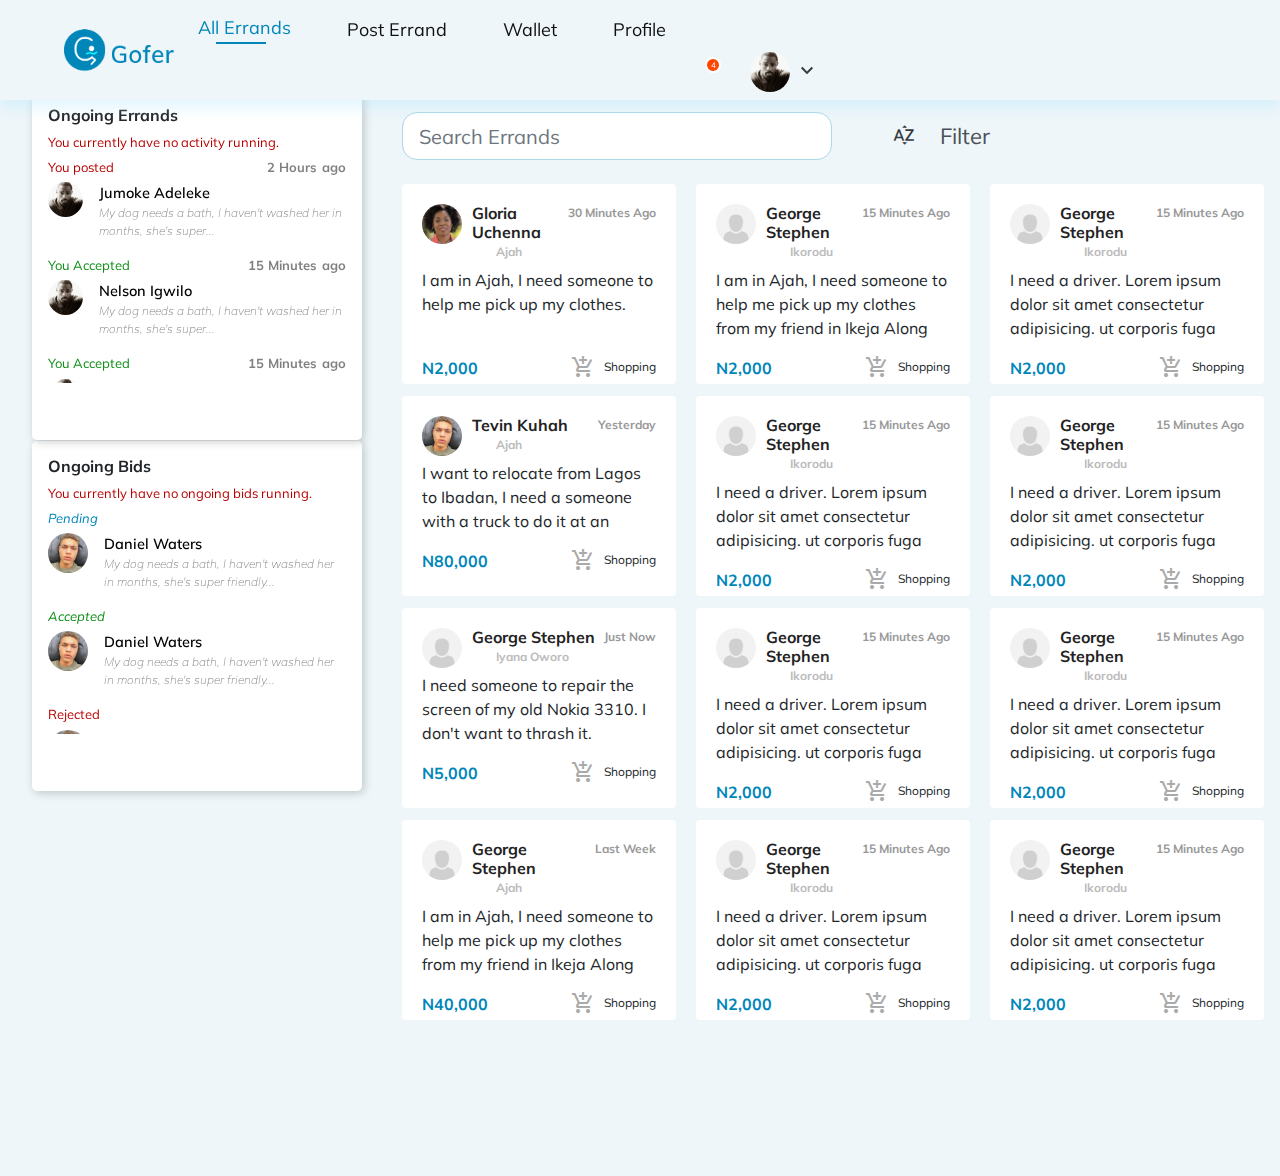
==== errands.html @ 4e78ba9d "updated and cleaned up" ====
<!DOCTYPE html>
<html lang="en">

    <head>
        <meta charset="UTF-8">
        <meta name="viewport" content="width=device-width, initial-scale=1.0">
        <link rel="stylesheet" href="./css/bootstrap.css">
        <link rel="stylesheet" href="./css/errand.css">
        <link href="https://fonts.googleapis.com/icon?family=Material+Icons" rel="stylesheet">
        <meta http-equiv="X-UA-Compatible" content="ie=edge">
        <title>Gofer</title>
    </head>

    <body>
        <main class="container-fluid errand p-0">
            <header>
                <nav class="navbar navbar-expand-lg navbar-light">
                    <a class="navbar-brand ml-5" href="./index.html"><img src="./img/logo-blue.png"
                            style="width:110px; margin-top: -14px;" alt="logo"></a>
                    <button class="navbar-toggler navbar-toggler-right" type="button" data-toggle="collapse"
                        data-target="#navb">
                        <span class="navbar-toggler-icon"></span>
                    </button>

                    <div class="collapse navbar-collapse" id="navb">
                        <ul class="navbar-nav mr-auto">
                        </ul>
                        <form class="form-inline my-2 my-lg-0">
                            <ul class="navbar-nav position-relative">
                                <li class="nav-item">
                                    <a class="nav-link active" id="all-errands" href="#">All Errands</a>
                                </li>
                                <li class="nav-item">
                                    <a class="nav-link" id="post-errand" href="./post-errand.html">Post Errand</a>
                                </li>
                                <li class="nav-item disabled">
                                    <a class="nav-link disabled" href="./wallet.html">Wallet</a>
                                </li>
                                <li class="nav-item">
                                    <a class="nav-link" href="./profile.html">Profile</a>
                                </li>
                            </ul>
                            <div class="notification-box">
                                <i class="material-icons md-24">notification_important</i><span
                                    class="notification">4</span>
                            </div>
                            <div class="user-box">
                                <img src="./img/idris.jpg" class="profile-picture" alt="profile-pix"><span><i
                                        class="material-icons md-24 text-dark  ">keyboard_arrow_down</i></span>
                            </div>
                        </form>
                    </div>
                </nav>
                </div>
            </header>
            <div class="errands-main errands-list">
                <div class="sidebar">
                    <div class="side-box ongoing-errands p-3 position-relative">
                        <h6 class="font-weight-bold "> Ongoing Errands</h6>
                        <div class="scrollbox dragscroll">
                            <p class="no-activity ">You currently have no activity running.</p>
                            <div class="user-card">
                                <div class="divide split">
                                    <p class="posted">You posted</p>
                                    <p class="time">2 Hours ago</p>
                                </div>
                                <div class="main-card divide">
                                    <img class="profile-picture-inner mr-3" src="./img/idris.jpg" alt="profile-picture">
                                    <div class="details divide down">
                                        <p class="user-name">
                                            Jumoke Adeleke
                                        </p>
                                        <p class="errand-details">My dog needs a bath, I haven't washed her in months,
                                            she's
                                            super...</p>
                                    </div>
                                </div>
                            </div>
                            <div class="user-card">
                                <div class="divide split p-0">
                                    <p class="you-accepted">You Accepted</p>
                                    <p class="time">15 Minutes ago</p>
                                </div>
                                <div class="main-card divide">
                                    <img class="profile-picture-inner mr-3" src="./img/idris.jpg" alt="profile-picture">
                                    <div class="details divide down">
                                        <p class="user-name">
                                            Nelson Igwilo
                                        </p>
                                        <p class="errand-details">My dog needs a bath, I haven't washed her in months,
                                            she's
                                            super...</p>
                                    </div>
                                </div>
                            </div>
                            <div class="user-card">
                                <div class="divide split p-0">
                                    <p class="you-accepted">You Accepted</p>
                                    <p class="time">15 Minutes ago</p>
                                </div>
                                <div class="main-card divide">
                                    <img class="profile-picture-inner mr-3" src="./img/idris.jpg" alt="profile-picture">
                                    <div class="details divide down">
                                        <p class="user-name">
                                            Nelson Igwilo
                                        </p>
                                        <p class="errand-details">My dog needs a bath, I haven't washed her in months,
                                            she's
                                            super...</p>
                                    </div>
                                </div>
                            </div>
                            <div class="user-card">
                                <div class="divide split p-0">
                                    <p class="you-accepted">You Accepted</p>
                                    <p class="time">15 Minutes ago</p>
                                </div>
                                <div class="main-card divide">
                                    <img class="profile-picture-inner mr-3" src="./img/idris.jpg" alt="profile-picture">
                                    <div class="details divide down">
                                        <p class="user-name">
                                            Nelson Igwilo
                                        </p>
                                        <p class="errand-details">My dog needs a bath, I haven't washed her in months,
                                            she's
                                            super...</p>
                                    </div>
                                </div>
                            </div>.
                        </div>
                    </div>
                    <div class="side-box ongoing-bids p-3">
                        <h6 class="font-weight-bold">Ongoing Bids</h6>
                        <div class="scrollbox dragscroll">
                            <p class="no-activity">You currently have no ongoing bids running.</p>
                            <div class="user-card">
                                <div class="divide split">
                                    <p class="pending">Pending</p>
                                </div>
                                <div class="main-card divide">
                                    <img class="profile-picture mr-3" src="./img/dope.jpg" alt="profile-picture">
                                    <div class="details divide down">
                                        <p class="user-name">
                                            Daniel Waters
                                        </p>
                                        <p class="errand-details">My dog needs a bath, I haven't washed her in months,
                                            she's
                                            super friendly...</p>
                                    </div>
                                </div>
                            </div>
                            <div class="user-card">
                                <div class="divide split">
                                    <p class="accepted">Accepted</p>
                                </div>
                                <div class="main-card divide">
                                    <img class="profile-picture mr-3" src="./img/dope.jpg" alt="profile-picture">
                                    <div class="details divide down">
                                        <p class="user-name">
                                            Daniel Waters
                                        </p>
                                        <p class="errand-details">My dog needs a bath, I haven't washed her in months,
                                            she's
                                            super friendly...</p>
                                    </div>
                                </div>
                            </div>
                            <div class="user-card">
                                <div class="divide split">
                                    <p class="rejected">Rejected</p>
                                </div>
                                <div class="main-card divide">
                                    <img class="profile-picture mr-3" src="./img/dope.jpg" alt="profile-picture">
                                    <div class="details divide down">
                                        <p class="user-name">
                                            Daniel Waters
                                        </p>
                                        <p class="errand-details">My dog needs a bath, I haven't washed her in months,
                                            she's
                                            super friendly...</p>
                                    </div>
                                </div>
                            </div>
                        </div>
                    </div>
                </div>
                <div class="main-body errands-display">
                    <div class="input-group text-insert pb-4">
                        <input class="form-control form-control-lg main-input no-outline" placeholder="Search Errands">
                        <span class="input-group-append ml-5">
                            <span class="input-group-text bg-transparent hourglass no-outline">
                                <i class="material-icons md-24 text-dark  ">sort_by_alpha</i> <span
                                    class="ml-4">Filter</span>
                            </span>
                        </span>
                    </div>
                    <div class="container errand">
                        <div class="card-columns dragscroll">
                            <div class="card bg-white">
                                <div class="card-body">
                                    <div class="time-stamp text-right float-right">30 Minutes Ago</div>
                                    <div class="poster-info">
                                        <div>
                                            <img class="poster-picture" src="./img/girl.jpg" alt="">
                                        </div>
                                        <div>
                                            <h6 class="poster-name">Gloria Uchenna</h6>
                                            <h6 class="location">Ajah</h6>
                                        </div>
                                    </div>
                                    <div class="top-down">
                                        <p class="card-text">I am in Ajah, I need someone to help me pick up my clothes.
                                        </p>
                                        <div class="card-bottom">
                                            <div class="price">N2,000</div>
                                            <div class="category"> <i class="material-icons md-24">add_shopping_cart</i>
                                                &nbsp;
                                                Shopping
                                            </div>
                                        </div>
                                    </div>
                                </div>
                            </div>
                            <div class="card bg-white">
                                <div class="card-body">
                                    <div class="time-stamp text-right float-right">Yesterday</div>
                                    <div class="poster-info">
                                        <div>
                                            <img class="poster-picture" src="./img/dope.jpg" alt="">
                                        </div>
                                        <div>
                                            <h6 class="poster-name">Tevin Kuhah</h6>
                                            <h6 class="location">Ajah</h6>
                                        </div>
                                    </div>
                                    <div class="top-down">
                                        <p class="card-text">I want to relocate from Lagos to Ibadan, I need a someone
                                            with
                                            a truck to do it at an affordable price
                                        </p>
                                        <div class="card-bottom">
                                            <div class="price">N80,000</div>
                                            <div class="category"> <i class="material-icons md-24">add_shopping_cart</i>
                                                &nbsp;
                                                Shopping</div>
                                        </div>
                                    </div>
                                </div>
                            </div>
                            <div class="card bg-white">
                                <div class="card-body">
                                    <div class="time-stamp text-right float-right">Just Now</div>
                                    <div class="poster-info">
                                        <div>
                                            <img class="poster-picture" src="./img/user-avatar-placeholder.png" alt="">
                                        </div>
                                        <div>
                                            <h6 class="poster-name">George Stephen</h6>
                                            <h6 class="location">Iyana Oworo</h6>
                                        </div>
                                    </div>
                                    <div class="top-down">
                                        <p class="card-text">I need someone to repair the screen of my old Nokia 3310. I
                                            don't want to thrash it.
                                        </p>
                                        <div class="card-bottom">
                                            <div class="price">N5,000</div>
                                            <div class="category"> <i class="material-icons md-24">add_shopping_cart</i>
                                                &nbsp;
                                                Shopping</div>
                                        </div>
                                    </div>
                                </div>
                            </div>
                            <div class="card bg-white">
                                <div class="card-body">
                                    <div class="time-stamp text-right float-right">Last Week</div>
                                    <div class="poster-info">
                                        <div>
                                            <img class="poster-picture" src="./img/user-avatar-placeholder.png" alt="">
                                        </div>
                                        <div>
                                            <h6 class="poster-name">George Stephen</h6>
                                            <h6 class="location">Ajah</h6>
                                        </div>
                                    </div>
                                    <div class="top-down">
                                        <p class="card-text">I am in Ajah, I need someone to help me pick up my clothes
                                            from
                                            my friend in Ikeja Along before 6:00pm today.
                                        </p>
                                        <div class="card-bottom">
                                            <div class="price">N40,000</div>
                                            <div class="category"> <i class="material-icons md-24">add_shopping_cart</i>
                                                &nbsp;
                                                Shopping</div>
                                        </div>
                                    </div>
                                </div>
                            </div>
                            <div class="card bg-white">
                                <div class="card-body">
                                    <div class="time-stamp text-right float-right">15 Minutes Ago</div>
                                    <div class="poster-info">
                                        <div>
                                            <img class="poster-picture" src="./img/user-avatar-placeholder.png" alt="">
                                        </div>
                                        <div>
                                            <h6 class="poster-name">George Stephen</h6>
                                            <h6 class="location">Ikorodu</h6>
                                        </div>
                                    </div>
                                    <div class="top-down">
                                        <p class="card-text">I am in Ajah, I need someone to help me pick up my clothes
                                            from
                                            my friend in Ikeja Along before 6:00pm today.
                                        </p>
                                        <div class="card-bottom">
                                            <div class="price">N2,000</div>
                                            <div class="category"> <i class="material-icons md-24">add_shopping_cart</i>
                                                &nbsp;
                                                Shopping</div>
                                        </div>
                                    </div>
                                </div>

                            </div>
                            <div class="card bg-white">
                                <div class="card-body">
                                    <div class="time-stamp text-right float-right">15 Minutes Ago</div>
                                    <div class="poster-info">
                                        <div>
                                            <img class="poster-picture" src="./img/user-avatar-placeholder.png" alt="">
                                        </div>
                                        <div>
                                            <h6 class="poster-name">George Stephen</h6>
                                            <h6 class="location">Ikorodu</h6>
                                        </div>
                                    </div>
                                    <div class="top-down">
                                        <p class="card-text">I need a driver. Lorem ipsum dolor sit amet consectetur
                                            adipisicing. ut corporis fuga maxime nemo quidem!
                                        </p>
                                        <div class="card-bottom">
                                            <div class="price">N2,000</div>
                                            <div class="category"> <i class="material-icons md-24">add_shopping_cart</i>
                                                &nbsp;
                                                Shopping</div>
                                        </div>
                                    </div>
                                </div>
                            </div>
                            <div class="card bg-white">
                                <div class="card-body">
                                    <div class="time-stamp text-right float-right">15 Minutes Ago</div>
                                    <div class="poster-info">
                                        <div>
                                            <img class="poster-picture" src="./img/user-avatar-placeholder.png" alt="">
                                        </div>
                                        <div>
                                            <h6 class="poster-name">George Stephen</h6>
                                            <h6 class="location">Ikorodu</h6>
                                        </div>
                                    </div>
                                    <div class="top-down">
                                        <p class="card-text">I need a driver. Lorem ipsum dolor sit amet consectetur
                                            adipisicing. ut corporis fuga maxime nemo quidem!
                                        </p>
                                        <div class="card-bottom">
                                            <div class="price">N2,000</div>
                                            <div class="category"> <i class="material-icons md-24">add_shopping_cart</i>
                                                &nbsp;
                                                Shopping</div>
                                        </div>
                                    </div>
                                </div>
                            </div>
                            <div class="card bg-white">
                                <div class="card-body">
                                    <div class="time-stamp text-right float-right">15 Minutes Ago</div>
                                    <div class="poster-info">
                                        <div>
                                            <img class="poster-picture" src="./img/user-avatar-placeholder.png" alt="">
                                        </div>
                                        <div>
                                            <h6 class="poster-name">George Stephen</h6>
                                            <h6 class="location">Ikorodu</h6>
                                        </div>
                                    </div>
                                    <div class="top-down">
                                        <p class="card-text">I need a driver. Lorem ipsum dolor sit amet consectetur
                                            adipisicing. ut corporis fuga maxime nemo quidem!
                                        </p>
                                        <div class="card-bottom">
                                            <div class="price">N2,000</div>
                                            <div class="category"> <i class="material-icons md-24">add_shopping_cart</i>
                                                &nbsp;
                                                Shopping</div>
                                        </div>
                                    </div>
                                </div>
                            </div>
                            <div class="card bg-white">
                                <div class="card-body">
                                    <div class="time-stamp text-right float-right">15 Minutes Ago</div>
                                    <div class="poster-info">
                                        <div>
                                            <img class="poster-picture" src="./img/user-avatar-placeholder.png" alt="">
                                        </div>
                                        <div>
                                            <h6 class="poster-name">George Stephen</h6>
                                            <h6 class="location">Ikorodu</h6>
                                        </div>
                                    </div>
                                    <div class="top-down">
                                        <p class="card-text">I need a driver. Lorem ipsum dolor sit amet consectetur
                                            adipisicing. ut corporis fuga maxime nemo quidem!
                                        </p>
                                        <div class="card-bottom">
                                            <div class="price">N2,000</div>
                                            <div class="category"> <i class="material-icons md-24">add_shopping_cart</i>
                                                &nbsp;
                                                Shopping</div>
                                        </div>
                                    </div>
                                </div>
                            </div>
                            <div class="card bg-white">
                                <div class="card-body">
                                    <div class="time-stamp text-right float-right">15 Minutes Ago</div>
                                    <div class="poster-info">
                                        <div>
                                            <img class="poster-picture" src="./img/user-avatar-placeholder.png" alt="">
                                        </div>
                                        <div>
                                            <h6 class="poster-name">George Stephen</h6>
                                            <h6 class="location">Ikorodu</h6>
                                        </div>
                                    </div>
                                    <div class="top-down">
                                        <p class="card-text">I need a driver. Lorem ipsum dolor sit amet consectetur
                                            adipisicing. ut corporis fuga maxime nemo quidem!
                                        </p>
                                        <div class="card-bottom">
                                            <div class="price">N2,000</div>
                                            <div class="category"> <i class="material-icons md-24">add_shopping_cart</i>
                                                &nbsp;
                                                Shopping</div>
                                        </div>
                                    </div>
                                </div>
                            </div>
                            <div class="card bg-white">
                                <div class="card-body">
                                    <div class="time-stamp text-right float-right">15 Minutes Ago</div>
                                    <div class="poster-info">
                                        <div>
                                            <img class="poster-picture" src="./img/user-avatar-placeholder.png" alt="">
                                        </div>
                                        <div>
                                            <h6 class="poster-name">George Stephen</h6>
                                            <h6 class="location">Ikorodu</h6>
                                        </div>
                                    </div>
                                    <div class="top-down">
                                        <p class="card-text">I need a driver. Lorem ipsum dolor sit amet consectetur
                                            adipisicing. ut corporis fuga maxime nemo quidem!
                                        </p>
                                        <div class="card-bottom">
                                            <div class="price">N2,000</div>
                                            <div class="category"> <i class="material-icons md-24">add_shopping_cart</i>
                                                &nbsp;
                                                Shopping</div>
                                        </div>
                                    </div>
                                </div>
                            </div>
                            <div class="card bg-white">
                                <div class="card-body">
                                    <div class="time-stamp text-right float-right">15 Minutes Ago</div>
                                    <div class="poster-info">
                                        <div>
                                            <img class="poster-picture" src="./img/user-avatar-placeholder.png" alt="">
                                        </div>
                                        <div>
                                            <h6 class="poster-name">George Stephen</h6>
                                            <h6 class="location">Ikorodu</h6>
                                        </div>
                                    </div>
                                    <div class="top-down">
                                        <p class="card-text">I need a driver. Lorem ipsum dolor sit amet consectetur
                                            adipisicing. ut corporis fuga maxime nemo quidem!
                                        </p>
                                        <div class="card-bottom">
                                            <div class="price">N2,000</div>
                                            <div class="category"> <i class="material-icons md-24">add_shopping_cart</i>
                                                &nbsp;
                                                Shopping</div>
                                        </div>
                                    </div>
                                </div>
                            </div>
                        </div>
                    </div>
                </div>
            </div>
        </main>
        <script src="./js/jquery-3.4.1.js"></script>
        <script src="./js/bootstrap.min.js"></script>
        <script src="./js/script.js"></script>
    </body>


</html>
---- css/errand.css ----
@import url("https://fonts.googleapis.com/css?family=Muli&display=swap");

html,
body {
  padding: 0;
  margin: 0;
  font-family: "Muli", sans-serif;
  user-select: none;
  background: #eef6f9;
}

.btn {
  border-radius: 10px;
}

.navbar {
  justify-self: self-start;
  background: #eef6f9;
  box-shadow: 0 0.5rem 0.8rem rgba(182, 233, 252, 0.4);
}

.hourglass {
  font-size: 22px;
}

.nav-item {
  padding-right: 40px;
  font-weight: 400;
  cursor: pointer !important;
  font-size: 18px;
}

a.nav-link {
  color: #111111 !important;
}

.container-fluid.p-0 {
  background-color: #eef6f9;
}

.register {
  border-radius: 15px;
  background-color: white;
}

.register:hover {
  background: rgb(194, 194, 194);
}

.display-4 {
  font-weight: 900;
}

.jumbotron {
  padding-bottom: 0;
  margin-bottom: 0;
}

.images {
  margin-top: 2rem;
  padding-bottom: 3rem;
}

.top-page {
  background-image: linear-gradient(rgba(0, 0, 0, 0.4), rgba(0, 0, 0, 0.4)), url(../img/mask.png);
  height: 800px;
  width: 100%;
  background-position: top;
  background-size: 100%;
  background-repeat: no-repeat;
  background-size: cover;
  position: relative;
}

.banner {
  display: flex;
  align-items: center;
}

.jumbotron .lead {
  max-width: 60%;
  margin: 0 auto;
  text-shadow: 1px 3px 6px black;
  font-size: 1.5rem;
}

.start-now {
  color: #13f7ff;
  word-wrap: normal;
  font-weight: bold;
  text-align: start;
  cursor: pointer;
}

.start-now:hover {
  color: #10d0d6;
}

.cardline {
  display: flex;
  position: relative;
  justify-content: center;
  background-color: #eef6f9;
  -webkit-box-shadow: 0px 6px 20px 25px rgba(0, 0, 0, 0.08);
  -moz-box-shadow: 0px 6px 20px 25px rgba(0, 0, 0, 0.08);
  box-shadow: 0px 6px 20px 10px rgba(200, 200, 250, 0.5);
  border-radius: 15px;
}

.bold-title {
  font-weight: 400;
  text-align: center;
}

.label-title {
  font-size: 18px;
  margin-top: 1rem;
}

.no-outline:focus,
.no-outline {
  outline: none !important;
  border: none !important;
  -webkit-box-shadow: none !important;
  -moz-box-shadow: none !important;
  box-shadow: none !important;
}
.posted {
  font-size: 13px;
  color: #b90000;
  margin-bottom: 5px;
}

.no-activity,
.rejected {
  font-size: 13px;
  color: #b90000;
  margin-bottom: 5px;
}

.you-accepted {
  font-size: 13px;
  color: #0b8e13;
  margin-bottom: 5px;
}

.pending {
  font-size: 13px;
  color: #0086b9;
  font-style: italic;
  margin-bottom: 5px;
}

.accepted {
  font-style: italic;
  font-size: 13px;
  margin-bottom: 5px;
  color: #0b8e13;
}

.time {
  font-weight: bold;
  color: rgba(0, 0, 0, 0.5);
  font-size: 13px;
  margin-bottom: 0px;
  letter-spacing: 0.1px;
}

.activity-story {
  max-width: 80%;
  margin: 1rem auto;
  text-align: center;
  color: #7a7c7e;
  font-size: 20px;
  font-style: italic;
  font-weight: 100;
}

.card-items {
  max-width: 930px;
}

.text-insert {
  max-width: 600px;
}

.card.bg-white {
  border-width: 0;
}

.card-text {
  height: 72px;
  overflow: hidden;
}

.card-item {
  display: inline-block;
  background: transparent;
  padding: 0.7em 1.5em;
  margin: 0.7em 0.5em;
  border-radius: 10px;
  box-shadow: 4px 4px 8px rgba(81, 81, 81, 0.26), -3px -3px 6px rgba(209, 233, 242, 0.44) !important;
  cursor: pointer;
}

.card.bg-white:hover {
  -webkit-box-shadow: 0px 0px 34px -15px rgba(173, 230, 230, 0.44);
  -moz-box-shadow: 0px 0px 34px -15px rgba(0, 0, 0, 0.44);
  box-shadow: 0px 0px 34px -15px rgb(125, 156, 167);
  transition: all 0.2s ease-in;
}

.top-down {
  display: flex;
  flex-direction: column;
  justify-content: space-between;
  min-height: 100px;
  overflow-y: hidden;
}
.material-icons {
  vertical-align: middle;
  margin-top: -2px;
  color: #999999;
}

.card-item:hover .material-icons {
  color: white;
}

.card-item:hover {
  box-shadow: 1px 1px 6px 1px rgba(0, 0, 0, 0.3) !important;
  color: white;
  transition: all 0.2s ease-in-out;
  background-color: #0086b9;
}

.card {
  height: 200px;
}

.card:hover {
  cursor: pointer;
}

button:focus,
input:focus,
textarea:focus,
select:focus {
  outline: none;
}

.main-body.top {
  z-index: 5;
  margin-top: -2rem;
}

.tabs {
  display: block;
  display: -webkit-flex;
  display: -moz-flex;
  display: flex;
  -webkit-flex-wrap: wrap;
  -moz-flex-wrap: wrap;
  flex-wrap: wrap;
  margin: 0;
  overflow: hidden;
}
.tabs [class^="tab"] label,
.tabs [class*=" tab"] label {
  color: #0086b9;
  cursor: pointer;
  display: block;
  font-size: 1.1em;
  font-weight: bold;
  line-height: 1em;
  padding: 2rem 0;
  text-align: center;
}
.tabs [class^="tab"] [type="radio"],
.tabs [class*=" tab"] [type="radio"] {
  border-bottom: 1px solid rgba(239, 237, 239, 0.5);
  cursor: pointer;
  -webkit-appearance: none;
  -moz-appearance: none;
  appearance: none;
  display: block;
  width: 100%;
  -webkit-transition: all 0.3s ease-in-out;
  -moz-transition: all 0.3s ease-in-out;
  -o-transition: all 0.3s ease-in-out;
  transition: all 0.3s ease-in-out;
}
.tabs [class^="tab"] [type="radio"]:hover,
.tabs [class^="tab"] [type="radio"]:focus,
.tabs [class*=" tab"] [type="radio"]:hover,
.tabs [class*=" tab"] [type="radio"]:focus {
  border-bottom: 1px solid #0086b9;
}
.tabs [class^="tab"] [type="radio"]:checked,
.tabs [class*=" tab"] [type="radio"]:checked {
  border-bottom: 2px solid #0086b9;
}
.tabs [class^="tab"] [type="radio"]:checked + div,
.tabs [class*=" tab"] [type="radio"]:checked + div {
  opacity: 1;
}
.tabs [class^="tab"] [type="radio"] + div,
.tabs [class*=" tab"] [type="radio"] + div {
  display: block;
  opacity: 0;
  padding: 2rem 0;
  width: 90%;
  -webkit-transition: all 0.3s ease-in-out;
  -moz-transition: all 0.3s ease-in-out;
  -o-transition: all 0.3s ease-in-out;
  transition: all 0.3s ease-in-out;
}
.tabs .tab-2 {
  width: 25%;
}
.tabs .tab-2 [type="radio"] + div {
  width: 400%;
  margin-left: 200%;
}

.tabs .tab-2.a [type="radio"]:checked + div {
  margin-left: 0;
}
.tabs .tab-2.ab [type="radio"]:checked + div {
  margin-left: -100%;
}

.tabs .tab-2.ac [type="radio"]:checked + div {
  margin-left: -200%;
}

.tabs .tab-2:last-child [type="radio"] + div {
  margin-left: 100%;
}
.tabs .tab-2:last-child [type="radio"]:checked + div {
  margin-left: -300%;
}

.submit-input {
  position: absolute;
  top: 80%;
}
@media (max-width: 576px) {
  .banner {
    display: none;
  }
  .cardline {
    top: 40%;
  }
  .tabs [class^="tab"] label,
  .tabs [class*=" tab"] label {
    padding-bottom: 0;
  }
}

.register-title {
  margin-top: auto;
}

/* ERRANDS PAGE */

header {
  position: fixed;
  width: 100vw;
  z-index: 10;
}

.errands-display {
  /* margin-top: rem !important; */
}

.ongoing-errands-title {
  width: 100%;
  position: sticky;
  top: 0;
}

.nav-link.active {
  color: #0086b9 !important;
  position: relative;
}

.nav-link.active {
  position: relative;
  line-height: 2rem;
  margin-top: -4px;
}
.nav-link.active:before {
  position: absolute;
  left: 26px;
  bottom: 0.5rem;
  height: 0;
  width: 50px;
  content: "";
  border-top: 2px solid #0086b9;
}

.nav-link.profile.active:before {
  left: 20px;
  width: 30px;
}

.notification-box {
  position: relative;
  margin-right: 2rem;
}

.notification-box:hover {
  cursor: pointer;
}

.notification {
  height: 16px;
  width: 16px;
  border-radius: 50%;
  background-color: orangered;
  position: absolute;
  top: -3px;
  right: -3px;
  font-size: 8px;
  color: white;
  vertical-align: middle;
  text-align: center;
  line-height: 12px;
  border: 2px solid white;
}

.user-box:hover {
  cursor: pointer;
  color: #aaaaaa;
}
.profile-picture {
  width: 40px;
  height: 40px;
  margin-right: 5px;
  border-radius: 50%;
}

.profile-picture-inner {
  width: 35px;
  height: 35px;
  margin-right: 5px;
  border-radius: 50%;
}

.user-name {
  font-weight: 600;
  margin: 0;
  color: rgba(0, 0, 0, 1);
  font-size: 14.5px;
}

.errand-details {
  font-weight: 100;
  font-size: 12px;
  color: rgba(0, 0, 0, 0.5);
  font-style: italic;
}

.poster-picture {
  width: 40px;
  height: 40px;
  margin-right: 10px;
  border-radius: 50%;
  object-fit: cover;
  object-position: center center;
}

.poster-info {
  display: flex;
}

.poster-name {
  font-weight: bolder;
  margin-bottom: 0;
  color: #222222;
}

.location {
  display: block;
  font-weight: bold;
  color: #bbbbbb;
  margin-left: 1.5rem;
  font-size: 12px;
  margin-top: 3px !important;
}

.category .material-icons {
  color: #aaaaaa;
}

.time-stamp {
  color: #999999;
  font-size: 12px;
  font-weight: bold;
}

.container-fluid.errand {
  background-color: #eef6f9;
}

.errands-main {
  padding: 3rem 1rem;
}

.sidebar {
  display: block;
  position: fixed;
  float: left;
  top: 90px;
  bottom: 0;
  height: 90vh;
  width: 360px;
  margin-left: 1rem;
}

.side-box {
  background-color: white;
  width: 330px;
  margin-bottom: 1px;
  border-radius: 5px;
  box-shadow: 2px 2px 10px rgba(0, 0, 0, 0.2);
  min-height: 350px;
  /* overflow: auto; */
}

.scrollbox {
  max-height: 250px;
  overflow-y: scroll;
  cursor: grab;
}

.scrollbox:active {
  cursor: grabbing;
}

.main-body {
  margin-left: 380px;
  margin-top: 4rem;
  padding-left: 0.4rem;
}

.main-input {
  border-style: solid !important;
  /* border-width: 1px !important; */
  border-color: lightblue !important;
  border-top-width: 1px !important;
  border-bottom-width: 1px !important;
  border-left-width: 1px !important;
  border-right-width: 1px !important;
  border-radius: 15px !important;
}

.form-group.preview {
  max-width: 600px;
}

.preview-box {
  background: rgb(250, 250, 250);
  padding: 1rem 2rem;
  border-radius: 5px;
  max-width: 800px;
}

.selected-category,
.selected-location,
.selected-information,
.selected-payment {
  margin-left: 1rem;
  margin-top: -15px;
  font-weight: bold;
}

.sub-title {
  margin-top: -1.2rem;
  font-size: 14px;
  margin-left: 1rem;
  color: #aaaaaa;
  font-weight: 100;
}

.divide {
  display: flex;
}

.split {
  justify-content: space-between;
}

.down {
  flex-direction: column;
}

.full-height {
  height: 100vh;
}

.container.errand {
  margin: 0;
  padding: 0;
  max-width: 1240px;
}

.card-bottom {
  display: flex;
  justify-content: space-between;
  align-items: center;
}

.price {
  font-weight: bolder;
  color: #0086b9;
  vertical-align: middle;
}

.bluetext {
  color: #0086b9;
}

.category {
  font-size: 12px;
}

.card-columns {
  margin-bottom: 3rem;
  padding-bottom: 3rem;
}
@media (min-width: 1200px) {
  .card-columns {
    column-count: 3 !important;
  }
}

@media (max-width: 685px) {
  .sidebar {
    display: none;
  }
  .main-body {
    margin-left: 1rem;
  }
}
/* POST ERRAND */
.mini-map {
}
.map-progress {
  display: flex;
}

.map {
  font-size: 18px;
  font-weight: bold;
}

.sub-map {
  margin-left: -3rem;
}

.circle-filled {
  width: 1.5rem;
  height: 1.5rem;
  background-color: lightgray;
  border: 7px solid #0086b9;
  border-radius: 50%;
  display: inline-block;
  margin-left: 2rem;
}

.circle-empty {
  width: 1.5rem;
  height: 1.5rem;
  background-color: #eef6f9;
  border: 5px solid lightgray;
  border-radius: 50%;
  display: inline-block;
  margin-left: 2rem;
  z-index: 3;
}

.progress-line {
  min-width: 150px;
  border-bottom: 2px solid lightgray;
  margin-bottom: 26px;
  margin-left: -5px;
  display: inline-block;
  z-index: 0;
}

.progress-line-filled {
  min-width: 150px;
  border-bottom: 2px solid #0086b9;
  margin-bottom: 26px;
  margin-left: -5px;
  display: inline-block;
  z-index: 0;
}
.min-map {
  margin: 1rem;
}

/* The container */
.container-check {
  display: block;
  position: relative;
  margin-top: 2rem;
  padding-left: 35px;
  margin-bottom: 12px;
  cursor: pointer;
  vertical-align: middle;
  font-size: 18px;
  -webkit-user-select: none;
  -moz-user-select: none;
  -ms-user-select: none;
  user-select: none;
}

/* Hide the browser's default checkbox */
.container-check input {
  position: absolute;
  opacity: 0;
  cursor: pointer;
  height: 0;
  width: 0;
}

/* Create a custom checkbox */
.checkmark {
  position: absolute;
  top: 5px;
  left: 0;
  height: 25px;
  width: 25px;
  border-radius: 2px;
  background-color: #ccc;
}

/* On mouse-over, add a grey background color */
.container-check:hover input ~ .checkmark {
  background-color: #ddd;
}

/* When the checkbox is checked, add a blue background */
.container-check input:checked ~ .checkmark {
  background-color: #2196f3;
}

/* Create the checkmark/indicator (hidden when not checked) */
.checkmark:after {
  content: "";
  position: absolute;
  display: none;
}

/* Show the checkmark when checked */
.container-check input:checked ~ .checkmark:after {
  display: block;
}

/* Style the checkmark/indicator */
.container-check .checkmark:after {
  left: 9px;
  top: 5px;
  width: 5px;
  height: 10px;
  border: solid white;
  border-width: 0 3px 3px 0;
  -webkit-transform: rotate(45deg);
  -ms-transform: rotate(45deg);
  transform: rotate(45deg);
}

::-webkit-scrollbar {
  width: 6px;
}

::-webkit-scrollbar-track {
  background: whitesmoke;
  border-radius: 5px;
}

::-webkit-scrollbar-thumb {
  background: #0084b9a2;
  border-radius: 5px;
  display: none;
}

::-webkit-scrollbar-thumb:hover {
  display: block;
}
/* PROFILE PAGE */
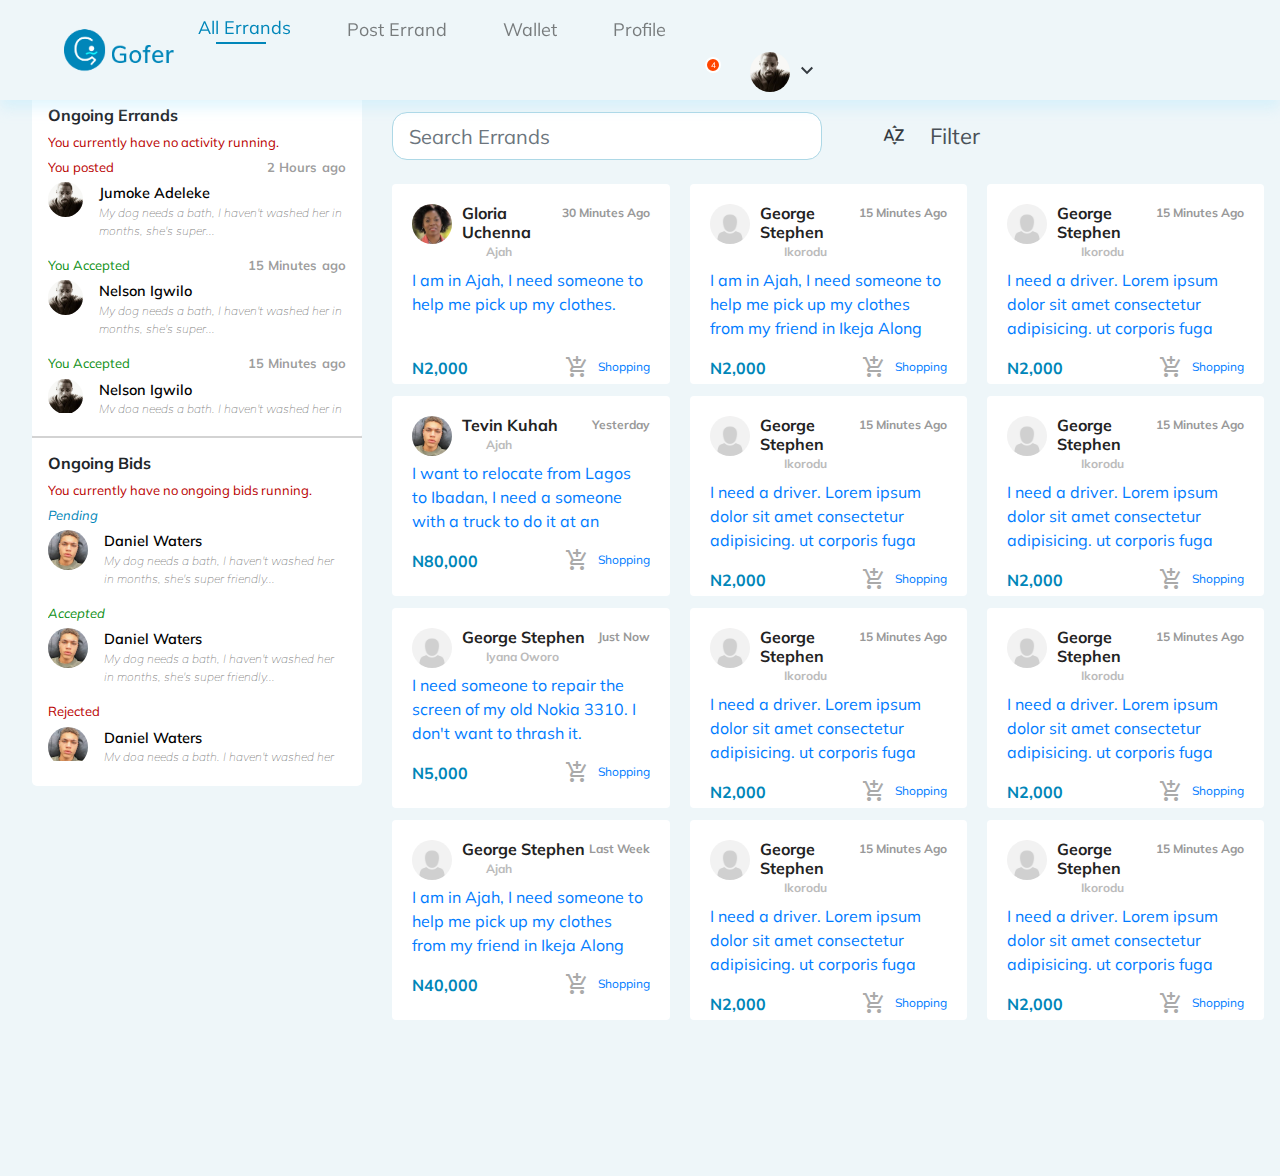
==== commit 4bf8958e: "removed ithub link" ====
--- a/errands.html
+++ b/errands.html
@@ -31,10 +31,10 @@
                                     <a class="nav-link active" id="all-errands" href="#">All Errands</a>
                                 </li>
                                 <li class="nav-item">
-                                    <a class="nav-link" id="post-errand" href="./post-errand.html">Post Errand</a>
+                                    <a class="nav-link" id="post-errand" href="/post-errand.html">Post Errand</a>
                                 </li>
-                                <li class="nav-item disabled">
-                                    <a class="nav-link disabled" href="./wallet.html">Wallet</a>
+                                <li class="nav-item">
+                                    <a class="nav-link" href="./wallet.html">Wallet</a>
                                 </li>
                                 <li class="nav-item">
                                     <a class="nav-link" href="./profile.html">Profile</a>
@@ -51,120 +51,142 @@
                         </form>
                     </div>
                 </nav>
-                </div>
+
             </header>
             <div class="errands-main errands-list">
                 <div class="sidebar">
-                    <div class="side-box ongoing-errands p-3 position-relative">
+                    <div class="side-box top ongoing-errands p-3 position-relative">
                         <h6 class="font-weight-bold "> Ongoing Errands</h6>
                         <div class="scrollbox dragscroll">
                             <p class="no-activity ">You currently have no activity running.</p>
-                            <div class="user-card">
-                                <div class="divide split">
-                                    <p class="posted">You posted</p>
-                                    <p class="time">2 Hours ago</p>
-                                </div>
-                                <div class="main-card divide">
-                                    <img class="profile-picture-inner mr-3" src="./img/idris.jpg" alt="profile-picture">
-                                    <div class="details divide down">
-                                        <p class="user-name">
-                                            Jumoke Adeleke
-                                        </p>
-                                        <p class="errand-details">My dog needs a bath, I haven't washed her in months,
-                                            she's
-                                            super...</p>
-                                    </div>
-                                </div>
-                            </div>
-                            <div class="user-card">
-                                <div class="divide split p-0">
-                                    <p class="you-accepted">You Accepted</p>
-                                    <p class="time">15 Minutes ago</p>
-                                </div>
-                                <div class="main-card divide">
-                                    <img class="profile-picture-inner mr-3" src="./img/idris.jpg" alt="profile-picture">
-                                    <div class="details divide down">
-                                        <p class="user-name">
-                                            Nelson Igwilo
-                                        </p>
-                                        <p class="errand-details">My dog needs a bath, I haven't washed her in months,
-                                            she's
-                                            super...</p>
-                                    </div>
-                                </div>
-                            </div>
-                            <div class="user-card">
-                                <div class="divide split p-0">
-                                    <p class="you-accepted">You Accepted</p>
-                                    <p class="time">15 Minutes ago</p>
-                                </div>
-                                <div class="main-card divide">
-                                    <img class="profile-picture-inner mr-3" src="./img/idris.jpg" alt="profile-picture">
-                                    <div class="details divide down">
-                                        <p class="user-name">
-                                            Nelson Igwilo
-                                        </p>
-                                        <p class="errand-details">My dog needs a bath, I haven't washed her in months,
-                                            she's
-                                            super...</p>
-                                    </div>
-                                </div>
-                            </div>
-                            <div class="user-card">
-                                <div class="divide split p-0">
-                                    <p class="you-accepted">You Accepted</p>
-                                    <p class="time">15 Minutes ago</p>
-                                </div>
-                                <div class="main-card divide">
-                                    <img class="profile-picture-inner mr-3" src="./img/idris.jpg" alt="profile-picture">
-                                    <div class="details divide down">
-                                        <p class="user-name">
-                                            Nelson Igwilo
-                                        </p>
-                                        <p class="errand-details">My dog needs a bath, I haven't washed her in months,
-                                            she's
-                                            super...</p>
-                                    </div>
-                                </div>
-                            </div>.
+                            <a href="./view-errand.html" class="view-errand-main">
+                                <div class="user-card">
+                                    <div class="divide split">
+                                        <p class="posted">You posted</p>
+                                        <p class="time">2 Hours ago</p>
+                                    </div>
+                                    <div class="main-card divide">
+                                        <img class="profile-picture-inner mr-3" src="./img/idris.jpg"
+                                            alt="profile-picture">
+                                        <div class="details divide down">
+                                            <p class="user-name">
+                                                Jumoke Adeleke
+                                            </p>
+                                            <p class="errand-details">My dog needs a bath, I haven't washed her in
+                                                months,
+                                                she's
+                                                super...</p>
+                                        </div>
+                                    </div>
+                                </div>
+                            </a>
+                            <a href="./view-errand.html" class="view-errand-main">
+                                <div class="user-card">
+                                    <div class="divide split p-0">
+                                        <p class="you-accepted">You Accepted</p>
+                                        <p class="time">15 Minutes ago</p>
+                                    </div>
+                                    <div class="main-card divide">
+                                        <img class="profile-picture-inner mr-3" src="./img/idris.jpg"
+                                            alt="profile-picture">
+                                        <div class="details divide down">
+                                            <p class="user-name">
+                                                Nelson Igwilo
+                                            </p>
+                                            <p class="errand-details">My dog needs a bath, I haven't washed her in
+                                                months,
+                                                she's
+                                                super...</p>
+                                        </div>
+                                    </div>
+                                </div>
+                            </a>
+                            <a href="./view-errand.html" class="view-errand-main">
+                                <div class="user-card">
+                                    <div class="divide split p-0">
+                                        <p class="you-accepted">You Accepted</p>
+                                        <p class="time">15 Minutes ago</p>
+                                    </div>
+                                    <div class="main-card divide">
+                                        <img class="profile-picture-inner mr-3" src="./img/idris.jpg"
+                                            alt="profile-picture">
+                                        <div class="details divide down">
+                                            <p class="user-name">
+                                                Nelson Igwilo
+                                            </p>
+                                            <p class="errand-details">My dog needs a bath, I haven't washed her in
+                                                months,
+                                                she's
+                                                super...</p>
+                                        </div>
+                                    </div>
+                                </div>
+                            </a>
+                            <a href="./view-errand.html" class="view-errand-main">
+                                <div class="user-card">
+                                    <div class="divide split p-0">
+                                        <p class="you-accepted">You Accepted</p>
+                                        <p class="time">15 Minutes ago</p>
+                                    </div>
+                                    <div class="main-card divide">
+                                        <img class="profile-picture-inner mr-3" src="./img/idris.jpg"
+                                            alt="profile-picture">
+                                        <div class="details divide down">
+                                            <p class="user-name">
+                                                Nelson Igwilo
+                                            </p>
+                                            <p class="errand-details">My dog needs a bath, I haven't washed her in
+                                                months,
+                                                she's
+                                                super...</p>
+                                        </div>
+                                    </div>
+                                </div>
+                            </a>
                         </div>
                     </div>
-                    <div class="side-box ongoing-bids p-3">
+                    <div class="side-box bottom ongoing-bids p-3">
                         <h6 class="font-weight-bold">Ongoing Bids</h6>
                         <div class="scrollbox dragscroll">
                             <p class="no-activity">You currently have no ongoing bids running.</p>
-                            <div class="user-card">
-                                <div class="divide split">
-                                    <p class="pending">Pending</p>
-                                </div>
-                                <div class="main-card divide">
-                                    <img class="profile-picture mr-3" src="./img/dope.jpg" alt="profile-picture">
-                                    <div class="details divide down">
-                                        <p class="user-name">
-                                            Daniel Waters
-                                        </p>
-                                        <p class="errand-details">My dog needs a bath, I haven't washed her in months,
-                                            she's
-                                            super friendly...</p>
-                                    </div>
-                                </div>
-                            </div>
-                            <div class="user-card">
-                                <div class="divide split">
-                                    <p class="accepted">Accepted</p>
-                                </div>
-                                <div class="main-card divide">
-                                    <img class="profile-picture mr-3" src="./img/dope.jpg" alt="profile-picture">
-                                    <div class="details divide down">
-                                        <p class="user-name">
-                                            Daniel Waters
-                                        </p>
-                                        <p class="errand-details">My dog needs a bath, I haven't washed her in months,
-                                            she's
-                                            super friendly...</p>
-                                    </div>
-                                </div>
-                            </div>
+                            <a href="./view-errand.html" class="view-errand-main">
+                                <div class="user-card">
+                                    <div class="divide split">
+                                        <p class="pending">Pending</p>
+                                    </div>
+                                    <div class="main-card divide">
+                                        <img class="profile-picture mr-3" src="./img/dope.jpg" alt="profile-picture">
+                                        <div class="details divide down">
+                                            <p class="user-name">
+                                                Daniel Waters
+                                            </p>
+                                            <p class="errand-details">My dog needs a bath, I haven't washed her in
+                                                months,
+                                                she's
+                                                super friendly...</p>
+                                        </div>
+                                    </div>
+                                </div>
+                            </a>
+                            <a href="./view-errand.html" class="view-errand-main">
+                                <div class="user-card">
+                                    <div class="divide split">
+                                        <p class="accepted">Accepted</p>
+                                    </div>
+                                    <div class="main-card divide">
+                                        <img class="profile-picture mr-3" src="./img/dope.jpg" alt="profile-picture">
+                                        <div class="details divide down">
+                                            <p class="user-name">
+                                                Daniel Waters
+                                            </p>
+                                            <p class="errand-details">My dog needs a bath, I haven't washed her in
+                                                months,
+                                                she's
+                                                super friendly...</p>
+                                        </div>
+                                    </div>
+                                </div>
+                            </a>
                             <div class="user-card">
                                 <div class="divide split">
                                     <p class="rejected">Rejected</p>
@@ -196,310 +218,361 @@
                     </div>
                     <div class="container errand">
                         <div class="card-columns dragscroll">
-                            <div class="card bg-white">
-                                <div class="card-body">
-                                    <div class="time-stamp text-right float-right">30 Minutes Ago</div>
-                                    <div class="poster-info">
-                                        <div>
-                                            <img class="poster-picture" src="./img/girl.jpg" alt="">
-                                        </div>
-                                        <div>
-                                            <h6 class="poster-name">Gloria Uchenna</h6>
-                                            <h6 class="location">Ajah</h6>
-                                        </div>
-                                    </div>
-                                    <div class="top-down">
-                                        <p class="card-text">I am in Ajah, I need someone to help me pick up my clothes.
-                                        </p>
-                                        <div class="card-bottom">
-                                            <div class="price">N2,000</div>
-                                            <div class="category"> <i class="material-icons md-24">add_shopping_cart</i>
-                                                &nbsp;
-                                                Shopping
-                                            </div>
-                                        </div>
-                                    </div>
-                                </div>
-                            </div>
-                            <div class="card bg-white">
-                                <div class="card-body">
-                                    <div class="time-stamp text-right float-right">Yesterday</div>
-                                    <div class="poster-info">
-                                        <div>
-                                            <img class="poster-picture" src="./img/dope.jpg" alt="">
-                                        </div>
-                                        <div>
-                                            <h6 class="poster-name">Tevin Kuhah</h6>
-                                            <h6 class="location">Ajah</h6>
-                                        </div>
-                                    </div>
-                                    <div class="top-down">
-                                        <p class="card-text">I want to relocate from Lagos to Ibadan, I need a someone
-                                            with
-                                            a truck to do it at an affordable price
-                                        </p>
-                                        <div class="card-bottom">
-                                            <div class="price">N80,000</div>
-                                            <div class="category"> <i class="material-icons md-24">add_shopping_cart</i>
-                                                &nbsp;
-                                                Shopping</div>
-                                        </div>
-                                    </div>
-                                </div>
-                            </div>
-                            <div class="card bg-white">
-                                <div class="card-body">
-                                    <div class="time-stamp text-right float-right">Just Now</div>
-                                    <div class="poster-info">
-                                        <div>
-                                            <img class="poster-picture" src="./img/user-avatar-placeholder.png" alt="">
-                                        </div>
-                                        <div>
-                                            <h6 class="poster-name">George Stephen</h6>
-                                            <h6 class="location">Iyana Oworo</h6>
-                                        </div>
-                                    </div>
-                                    <div class="top-down">
-                                        <p class="card-text">I need someone to repair the screen of my old Nokia 3310. I
-                                            don't want to thrash it.
-                                        </p>
-                                        <div class="card-bottom">
-                                            <div class="price">N5,000</div>
-                                            <div class="category"> <i class="material-icons md-24">add_shopping_cart</i>
-                                                &nbsp;
-                                                Shopping</div>
-                                        </div>
-                                    </div>
-                                </div>
-                            </div>
-                            <div class="card bg-white">
-                                <div class="card-body">
-                                    <div class="time-stamp text-right float-right">Last Week</div>
-                                    <div class="poster-info">
-                                        <div>
-                                            <img class="poster-picture" src="./img/user-avatar-placeholder.png" alt="">
-                                        </div>
-                                        <div>
-                                            <h6 class="poster-name">George Stephen</h6>
-                                            <h6 class="location">Ajah</h6>
-                                        </div>
-                                    </div>
-                                    <div class="top-down">
-                                        <p class="card-text">I am in Ajah, I need someone to help me pick up my clothes
-                                            from
-                                            my friend in Ikeja Along before 6:00pm today.
-                                        </p>
-                                        <div class="card-bottom">
-                                            <div class="price">N40,000</div>
-                                            <div class="category"> <i class="material-icons md-24">add_shopping_cart</i>
-                                                &nbsp;
-                                                Shopping</div>
-                                        </div>
-                                    </div>
-                                </div>
-                            </div>
-                            <div class="card bg-white">
-                                <div class="card-body">
-                                    <div class="time-stamp text-right float-right">15 Minutes Ago</div>
-                                    <div class="poster-info">
-                                        <div>
-                                            <img class="poster-picture" src="./img/user-avatar-placeholder.png" alt="">
-                                        </div>
-                                        <div>
-                                            <h6 class="poster-name">George Stephen</h6>
-                                            <h6 class="location">Ikorodu</h6>
-                                        </div>
-                                    </div>
-                                    <div class="top-down">
-                                        <p class="card-text">I am in Ajah, I need someone to help me pick up my clothes
-                                            from
-                                            my friend in Ikeja Along before 6:00pm today.
-                                        </p>
-                                        <div class="card-bottom">
-                                            <div class="price">N2,000</div>
-                                            <div class="category"> <i class="material-icons md-24">add_shopping_cart</i>
-                                                &nbsp;
-                                                Shopping</div>
-                                        </div>
-                                    </div>
-                                </div>
-
-                            </div>
-                            <div class="card bg-white">
-                                <div class="card-body">
-                                    <div class="time-stamp text-right float-right">15 Minutes Ago</div>
-                                    <div class="poster-info">
-                                        <div>
-                                            <img class="poster-picture" src="./img/user-avatar-placeholder.png" alt="">
-                                        </div>
-                                        <div>
-                                            <h6 class="poster-name">George Stephen</h6>
-                                            <h6 class="location">Ikorodu</h6>
-                                        </div>
-                                    </div>
-                                    <div class="top-down">
-                                        <p class="card-text">I need a driver. Lorem ipsum dolor sit amet consectetur
-                                            adipisicing. ut corporis fuga maxime nemo quidem!
-                                        </p>
-                                        <div class="card-bottom">
-                                            <div class="price">N2,000</div>
-                                            <div class="category"> <i class="material-icons md-24">add_shopping_cart</i>
-                                                &nbsp;
-                                                Shopping</div>
-                                        </div>
-                                    </div>
-                                </div>
-                            </div>
-                            <div class="card bg-white">
-                                <div class="card-body">
-                                    <div class="time-stamp text-right float-right">15 Minutes Ago</div>
-                                    <div class="poster-info">
-                                        <div>
-                                            <img class="poster-picture" src="./img/user-avatar-placeholder.png" alt="">
-                                        </div>
-                                        <div>
-                                            <h6 class="poster-name">George Stephen</h6>
-                                            <h6 class="location">Ikorodu</h6>
-                                        </div>
-                                    </div>
-                                    <div class="top-down">
-                                        <p class="card-text">I need a driver. Lorem ipsum dolor sit amet consectetur
-                                            adipisicing. ut corporis fuga maxime nemo quidem!
-                                        </p>
-                                        <div class="card-bottom">
-                                            <div class="price">N2,000</div>
-                                            <div class="category"> <i class="material-icons md-24">add_shopping_cart</i>
-                                                &nbsp;
-                                                Shopping</div>
-                                        </div>
-                                    </div>
-                                </div>
-                            </div>
-                            <div class="card bg-white">
-                                <div class="card-body">
-                                    <div class="time-stamp text-right float-right">15 Minutes Ago</div>
-                                    <div class="poster-info">
-                                        <div>
-                                            <img class="poster-picture" src="./img/user-avatar-placeholder.png" alt="">
-                                        </div>
-                                        <div>
-                                            <h6 class="poster-name">George Stephen</h6>
-                                            <h6 class="location">Ikorodu</h6>
-                                        </div>
-                                    </div>
-                                    <div class="top-down">
-                                        <p class="card-text">I need a driver. Lorem ipsum dolor sit amet consectetur
-                                            adipisicing. ut corporis fuga maxime nemo quidem!
-                                        </p>
-                                        <div class="card-bottom">
-                                            <div class="price">N2,000</div>
-                                            <div class="category"> <i class="material-icons md-24">add_shopping_cart</i>
-                                                &nbsp;
-                                                Shopping</div>
-                                        </div>
-                                    </div>
-                                </div>
-                            </div>
-                            <div class="card bg-white">
-                                <div class="card-body">
-                                    <div class="time-stamp text-right float-right">15 Minutes Ago</div>
-                                    <div class="poster-info">
-                                        <div>
-                                            <img class="poster-picture" src="./img/user-avatar-placeholder.png" alt="">
-                                        </div>
-                                        <div>
-                                            <h6 class="poster-name">George Stephen</h6>
-                                            <h6 class="location">Ikorodu</h6>
-                                        </div>
-                                    </div>
-                                    <div class="top-down">
-                                        <p class="card-text">I need a driver. Lorem ipsum dolor sit amet consectetur
-                                            adipisicing. ut corporis fuga maxime nemo quidem!
-                                        </p>
-                                        <div class="card-bottom">
-                                            <div class="price">N2,000</div>
-                                            <div class="category"> <i class="material-icons md-24">add_shopping_cart</i>
-                                                &nbsp;
-                                                Shopping</div>
-                                        </div>
-                                    </div>
-                                </div>
-                            </div>
-                            <div class="card bg-white">
-                                <div class="card-body">
-                                    <div class="time-stamp text-right float-right">15 Minutes Ago</div>
-                                    <div class="poster-info">
-                                        <div>
-                                            <img class="poster-picture" src="./img/user-avatar-placeholder.png" alt="">
-                                        </div>
-                                        <div>
-                                            <h6 class="poster-name">George Stephen</h6>
-                                            <h6 class="location">Ikorodu</h6>
-                                        </div>
-                                    </div>
-                                    <div class="top-down">
-                                        <p class="card-text">I need a driver. Lorem ipsum dolor sit amet consectetur
-                                            adipisicing. ut corporis fuga maxime nemo quidem!
-                                        </p>
-                                        <div class="card-bottom">
-                                            <div class="price">N2,000</div>
-                                            <div class="category"> <i class="material-icons md-24">add_shopping_cart</i>
-                                                &nbsp;
-                                                Shopping</div>
-                                        </div>
-                                    </div>
-                                </div>
-                            </div>
-                            <div class="card bg-white">
-                                <div class="card-body">
-                                    <div class="time-stamp text-right float-right">15 Minutes Ago</div>
-                                    <div class="poster-info">
-                                        <div>
-                                            <img class="poster-picture" src="./img/user-avatar-placeholder.png" alt="">
-                                        </div>
-                                        <div>
-                                            <h6 class="poster-name">George Stephen</h6>
-                                            <h6 class="location">Ikorodu</h6>
-                                        </div>
-                                    </div>
-                                    <div class="top-down">
-                                        <p class="card-text">I need a driver. Lorem ipsum dolor sit amet consectetur
-                                            adipisicing. ut corporis fuga maxime nemo quidem!
-                                        </p>
-                                        <div class="card-bottom">
-                                            <div class="price">N2,000</div>
-                                            <div class="category"> <i class="material-icons md-24">add_shopping_cart</i>
-                                                &nbsp;
-                                                Shopping</div>
-                                        </div>
-                                    </div>
-                                </div>
-                            </div>
-                            <div class="card bg-white">
-                                <div class="card-body">
-                                    <div class="time-stamp text-right float-right">15 Minutes Ago</div>
-                                    <div class="poster-info">
-                                        <div>
-                                            <img class="poster-picture" src="./img/user-avatar-placeholder.png" alt="">
-                                        </div>
-                                        <div>
-                                            <h6 class="poster-name">George Stephen</h6>
-                                            <h6 class="location">Ikorodu</h6>
-                                        </div>
-                                    </div>
-                                    <div class="top-down">
-                                        <p class="card-text">I need a driver. Lorem ipsum dolor sit amet consectetur
-                                            adipisicing. ut corporis fuga maxime nemo quidem!
-                                        </p>
-                                        <div class="card-bottom">
-                                            <div class="price">N2,000</div>
-                                            <div class="category"> <i class="material-icons md-24">add_shopping_cart</i>
-                                                &nbsp;
-                                                Shopping</div>
-                                        </div>
-                                    </div>
-                                </div>
-                            </div>
+                            <a href="./view-errand.html">
+                                <div class="card bg-white">
+                                    <div class="card-body">
+                                        <div class="time-stamp text-right float-right">30 Minutes Ago</div>
+                                        <div class="poster-info">
+                                            <div>
+                                                <img class="poster-picture" src="./img/girl.jpg" alt="">
+                                            </div>
+                                            <div>
+                                                <h6 class="poster-name">Gloria Uchenna</h6>
+                                                <h6 class="location">Ajah</h6>
+                                            </div>
+                                        </div>
+                                        <div class="top-down">
+                                            <p class="card-text">I am in Ajah, I need someone to help me pick up my
+                                                clothes.
+                                            </p>
+                                            <div class="card-bottom">
+                                                <div class="price">N2,000</div>
+                                                <div class="category"> <i
+                                                        class="material-icons md-24">add_shopping_cart</i>
+                                                    &nbsp;
+                                                    Shopping
+                                                </div>
+                                            </div>
+                                        </div>
+                                    </div>
+                                </div>
+                            </a>
+                            <a href="./view-errand.html">
+                                <div class="card bg-white">
+                                    <div class="card-body">
+                                        <div class="time-stamp text-right float-right">Yesterday</div>
+                                        <div class="poster-info">
+                                            <div>
+                                                <img class="poster-picture" src="./img/dope.jpg" alt="">
+                                            </div>
+                                            <div>
+                                                <h6 class="poster-name">Tevin Kuhah</h6>
+                                                <h6 class="location">Ajah</h6>
+                                            </div>
+                                        </div>
+                                        <div class="top-down">
+                                            <p class="card-text">I want to relocate from Lagos to Ibadan, I need a
+                                                someone
+                                                with
+                                                a truck to do it at an affordable price
+                                            </p>
+                                            <div class="card-bottom">
+                                                <div class="price">N80,000</div>
+                                                <div class="category"> <i
+                                                        class="material-icons md-24">add_shopping_cart</i>
+                                                    &nbsp;
+                                                    Shopping</div>
+                                            </div>
+                                        </div>
+                                    </div>
+                                </div>
+                            </a>
+                            <a href="./view-errand.html">
+                                <div class="card bg-white">
+                                    <div class="card-body">
+                                        <div class="time-stamp text-right float-right">Just Now</div>
+                                        <div class="poster-info">
+                                            <div>
+                                                <img class="poster-picture" src="./img/user-avatar-placeholder.png"
+                                                    alt="">
+                                            </div>
+                                            <div>
+                                                <h6 class="poster-name">George Stephen</h6>
+                                                <h6 class="location">Iyana Oworo</h6>
+                                            </div>
+                                        </div>
+                                        <div class="top-down">
+                                            <p class="card-text">I need someone to repair the screen of my old Nokia
+                                                3310. I
+                                                don't want to thrash it.
+                                            </p>
+                                            <div class="card-bottom">
+                                                <div class="price">N5,000</div>
+                                                <div class="category"> <i
+                                                        class="material-icons md-24">add_shopping_cart</i>
+                                                    &nbsp;
+                                                    Shopping</div>
+                                            </div>
+                                        </div>
+                                    </div>
+                                </div>
+                            </a>
+                            <a href="./view-errand.html">
+                                <div class="card bg-white">
+                                    <div class="card-body">
+                                        <div class="time-stamp text-right float-right">Last Week</div>
+                                        <div class="poster-info">
+                                            <div>
+                                                <img class="poster-picture" src="./img/user-avatar-placeholder.png"
+                                                    alt="">
+                                            </div>
+                                            <div>
+                                                <h6 class="poster-name">George Stephen</h6>
+                                                <h6 class="location">Ajah</h6>
+                                            </div>
+                                        </div>
+                                        <div class="top-down">
+                                            <p class="card-text">I am in Ajah, I need someone to help me pick up my
+                                                clothes
+                                                from
+                                                my friend in Ikeja Along before 6:00pm today.
+                                            </p>
+                                            <div class="card-bottom">
+                                                <div class="price">N40,000</div>
+                                                <div class="category"> <i
+                                                        class="material-icons md-24">add_shopping_cart</i>
+                                                    &nbsp;
+                                                    Shopping</div>
+                                            </div>
+                                        </div>
+                                    </div>
+                                </div>
+                            </a>
+                            <a href="./view-errand.html">
+                                <div class="card bg-white">
+                                    <div class="card-body">
+                                        <div class="time-stamp text-right float-right">15 Minutes Ago</div>
+                                        <div class="poster-info">
+                                            <div>
+                                                <img class="poster-picture" src="./img/user-avatar-placeholder.png"
+                                                    alt="">
+                                            </div>
+                                            <div>
+                                                <h6 class="poster-name">George Stephen</h6>
+                                                <h6 class="location">Ikorodu</h6>
+                                            </div>
+                                        </div>
+                                        <div class="top-down">
+                                            <p class="card-text">I am in Ajah, I need someone to help me pick up my
+                                                clothes
+                                                from
+                                                my friend in Ikeja Along before 6:00pm today.
+                                            </p>
+                                            <div class="card-bottom">
+                                                <div class="price">N2,000</div>
+                                                <div class="category"> <i
+                                                        class="material-icons md-24">add_shopping_cart</i>
+                                                    &nbsp;
+                                                    Shopping</div>
+                                            </div>
+                                        </div>
+                                    </div>
+
+                                </div>
+                            </a>
+                            <a href="./view-errand.html">
+                                <div class="card bg-white">
+                                    <div class="card-body">
+                                        <div class="time-stamp text-right float-right">15 Minutes Ago</div>
+                                        <div class="poster-info">
+                                            <div>
+                                                <img class="poster-picture" src="./img/user-avatar-placeholder.png"
+                                                    alt="">
+                                            </div>
+                                            <div>
+                                                <h6 class="poster-name">George Stephen</h6>
+                                                <h6 class="location">Ikorodu</h6>
+                                            </div>
+                                        </div>
+                                        <div class="top-down">
+                                            <p class="card-text">I need a driver. Lorem ipsum dolor sit amet consectetur
+                                                adipisicing. ut corporis fuga maxime nemo quidem!
+                                            </p>
+                                            <div class="card-bottom">
+                                                <div class="price">N2,000</div>
+                                                <div class="category"> <i
+                                                        class="material-icons md-24">add_shopping_cart</i>
+                                                    &nbsp;
+                                                    Shopping</div>
+                                            </div>
+                                        </div>
+                                    </div>
+                                </div>
+                            </a>
+                            <a href="./view-errand.html">
+                                <div class="card bg-white">
+                                    <div class="card-body">
+                                        <div class="time-stamp text-right float-right">15 Minutes Ago</div>
+                                        <div class="poster-info">
+                                            <div>
+                                                <img class="poster-picture" src="./img/user-avatar-placeholder.png"
+                                                    alt="">
+                                            </div>
+                                            <div>
+                                                <h6 class="poster-name">George Stephen</h6>
+                                                <h6 class="location">Ikorodu</h6>
+                                            </div>
+                                        </div>
+                                        <div class="top-down">
+                                            <p class="card-text">I need a driver. Lorem ipsum dolor sit amet consectetur
+                                                adipisicing. ut corporis fuga maxime nemo quidem!
+                                            </p>
+                                            <div class="card-bottom">
+                                                <div class="price">N2,000</div>
+                                                <div class="category"> <i
+                                                        class="material-icons md-24">add_shopping_cart</i>
+                                                    &nbsp;
+                                                    Shopping</div>
+                                            </div>
+                                        </div>
+                                    </div>
+                                </div>
+                            </a>
+                            <a href="./view-errand.html">
+                                <div class="card bg-white">
+                                    <div class="card-body">
+                                        <div class="time-stamp text-right float-right">15 Minutes Ago</div>
+                                        <div class="poster-info">
+                                            <div>
+                                                <img class="poster-picture" src="./img/user-avatar-placeholder.png"
+                                                    alt="">
+                                            </div>
+                                            <div>
+                                                <h6 class="poster-name">George Stephen</h6>
+                                                <h6 class="location">Ikorodu</h6>
+                                            </div>
+                                        </div>
+                                        <div class="top-down">
+                                            <p class="card-text">I need a driver. Lorem ipsum dolor sit amet consectetur
+                                                adipisicing. ut corporis fuga maxime nemo quidem!
+                                            </p>
+                                            <div class="card-bottom">
+                                                <div class="price">N2,000</div>
+                                                <div class="category"> <i
+                                                        class="material-icons md-24">add_shopping_cart</i>
+                                                    &nbsp;
+                                                    Shopping</div>
+                                            </div>
+                                        </div>
+                                    </div>
+                                </div>
+                            </a>
+                            <a href="./view-errand.html">
+                                <div class="card bg-white">
+                                    <div class="card-body">
+                                        <div class="time-stamp text-right float-right">15 Minutes Ago</div>
+                                        <div class="poster-info">
+                                            <div>
+                                                <img class="poster-picture" src="./img/user-avatar-placeholder.png"
+                                                    alt="">
+                                            </div>
+                                            <div>
+                                                <h6 class="poster-name">George Stephen</h6>
+                                                <h6 class="location">Ikorodu</h6>
+                                            </div>
+                                        </div>
+                                        <div class="top-down">
+                                            <p class="card-text">I need a driver. Lorem ipsum dolor sit amet consectetur
+                                                adipisicing. ut corporis fuga maxime nemo quidem!
+                                            </p>
+                                            <div class="card-bottom">
+                                                <div class="price">N2,000</div>
+                                                <div class="category"> <i
+                                                        class="material-icons md-24">add_shopping_cart</i>
+                                                    &nbsp;
+                                                    Shopping</div>
+                                            </div>
+                                        </div>
+                                    </div>
+                                </div>
+                            </a>
+                            <a href="./view-errand.html">
+                                <div class="card bg-white">
+                                    <div class="card-body">
+                                        <div class="time-stamp text-right float-right">15 Minutes Ago</div>
+                                        <div class="poster-info">
+                                            <div>
+                                                <img class="poster-picture" src="./img/user-avatar-placeholder.png"
+                                                    alt="">
+                                            </div>
+                                            <div>
+                                                <h6 class="poster-name">George Stephen</h6>
+                                                <h6 class="location">Ikorodu</h6>
+                                            </div>
+                                        </div>
+                                        <div class="top-down">
+                                            <p class="card-text">I need a driver. Lorem ipsum dolor sit amet consectetur
+                                                adipisicing. ut corporis fuga maxime nemo quidem!
+                                            </p>
+                                            <div class="card-bottom">
+                                                <div class="price">N2,000</div>
+                                                <div class="category"> <i
+                                                        class="material-icons md-24">add_shopping_cart</i>
+                                                    &nbsp;
+                                                    Shopping</div>
+                                            </div>
+                                        </div>
+                                    </div>
+                                </div>
+                            </a>
+                            <a href="./view-errand.html">
+                                <div class="card bg-white">
+                                    <div class="card-body">
+                                        <div class="time-stamp text-right float-right">15 Minutes Ago</div>
+                                        <div class="poster-info">
+                                            <div>
+                                                <img class="poster-picture" src="./img/user-avatar-placeholder.png"
+                                                    alt="">
+                                            </div>
+                                            <div>
+                                                <h6 class="poster-name">George Stephen</h6>
+                                                <h6 class="location">Ikorodu</h6>
+                                            </div>
+                                        </div>
+                                        <div class="top-down">
+                                            <p class="card-text">I need a driver. Lorem ipsum dolor sit amet consectetur
+                                                adipisicing. ut corporis fuga maxime nemo quidem!
+                                            </p>
+                                            <div class="card-bottom">
+                                                <div class="price">N2,000</div>
+                                                <div class="category"> <i
+                                                        class="material-icons md-24">add_shopping_cart</i>
+                                                    &nbsp;
+                                                    Shopping</div>
+                                            </div>
+                                        </div>
+                                    </div>
+                                </div>
+                            </a>
+                            <a href="./view-errand.html">
+                                <div class="card bg-white">
+                                    <div class="card-body">
+                                        <div class="time-stamp text-right float-right">15 Minutes Ago</div>
+                                        <div class="poster-info">
+                                            <div>
+                                                <img class="poster-picture" src="./img/user-avatar-placeholder.png"
+                                                    alt="">
+                                            </div>
+                                            <div>
+                                                <h6 class="poster-name">George Stephen</h6>
+                                                <h6 class="location">Ikorodu</h6>
+                                            </div>
+                                        </div>
+                                        <div class="top-down">
+                                            <p class="card-text">I need a driver. Lorem ipsum dolor sit amet consectetur
+                                                adipisicing. ut corporis fuga maxime nemo quidem!
+                                            </p>
+                                            <div class="card-bottom">
+                                                <div class="price">N2,000</div>
+                                                <div class="category"> <i
+                                                        class="material-icons md-24">add_shopping_cart</i>
+                                                    &nbsp;
+                                                    Shopping</div>
+                                            </div>
+                                        </div>
+                                    </div>
+                                </div>
+                            </a>
                         </div>
                     </div>
                 </div>
@@ -511,4 +584,5 @@
     </body>
 
 
+
 </html>
--- a/css/errand.css
+++ b/css/errand.css
@@ -31,7 +31,7 @@
 }
 
 a.nav-link {
-  color: #111111 !important;
+  color: #111111;
 }
 
 .container-fluid.p-0 {
@@ -75,6 +75,7 @@
 .banner {
   display: flex;
   align-items: center;
+  margin-top: 8rem;
 }
 
 .jumbotron .lead {
@@ -160,7 +161,7 @@
 
 .time {
   font-weight: bold;
-  color: rgba(0, 0, 0, 0.5);
+  color: rgba(0, 0, 0, 0.4);
   font-size: 13px;
   margin-bottom: 0px;
   letter-spacing: 0.1px;
@@ -177,7 +178,7 @@
 }
 
 .card-items {
-  max-width: 930px;
+  max-width: 1030px;
 }
 
 .text-insert {
@@ -198,9 +199,15 @@
   background: transparent;
   padding: 0.7em 1.5em;
   margin: 0.7em 0.5em;
+  font-weight: bold;
   border-radius: 10px;
   box-shadow: 4px 4px 8px rgba(81, 81, 81, 0.26), -3px -3px 6px rgba(209, 233, 242, 0.44) !important;
   cursor: pointer;
+  width: 220px;
+}
+
+.card-item-2 {
+  width: calc(440px + 1.25em) !important;
 }
 
 .card.bg-white:hover {
@@ -370,10 +377,6 @@
   z-index: 10;
 }
 
-.errands-display {
-  /* margin-top: rem !important; */
-}
-
 .ongoing-errands-title {
   width: 100%;
   position: sticky;
@@ -401,6 +404,11 @@
 }
 
 .nav-link.profile.active:before {
+  left: 20px;
+  width: 30px;
+}
+
+.nav-link.wallet.active:before {
   left: 20px;
   width: 30px;
 }
@@ -448,13 +456,17 @@
   border-radius: 50%;
 }
 
-.user-name {
+.user-name,
+.errand-type {
   font-weight: 600;
   margin: 0;
   color: rgba(0, 0, 0, 1);
   font-size: 14.5px;
 }
 
+a:hover {
+  text-decoration: none;
+}
 .errand-details {
   font-weight: 100;
   font-size: 12px;
@@ -522,15 +534,35 @@
 .side-box {
   background-color: white;
   width: 330px;
-  margin-bottom: 1px;
+  margin-bottom: -4px;
+  z-index: -3;
   border-radius: 5px;
-  box-shadow: 2px 2px 10px rgba(0, 0, 0, 0.2);
+  border: 1px solid lightgrey;
   min-height: 350px;
   /* overflow: auto; */
 }
 
+.side-box.top {
+  border-top: none;
+  border-right: none;
+  border-left: none;
+}
+
+.side-box.top {
+  border-top: none;
+  border-right: none;
+  border-left: none;
+}
+
+.side-box.bottom {
+  border: none;
+  border-top: 2px solid lightgray;
+  border-top-left-radius: 0;
+  border-top-right-radius: 0;
+}
 .scrollbox {
-  max-height: 250px;
+  max-height: 280px;
+  border-radius: 5px;
   overflow-y: scroll;
   cursor: grab;
 }
@@ -540,7 +572,7 @@
 }
 
 .main-body {
-  margin-left: 380px;
+  margin-left: 370px;
   margin-top: 4rem;
   padding-left: 0.4rem;
 }
@@ -619,7 +651,7 @@
 }
 
 .bluetext {
-  color: #0086b9;
+  color: #0086b9 !important;
 }
 
 .category {
@@ -636,17 +668,15 @@
   }
 }
 
-@media (max-width: 685px) {
+@media (max-width: 1085px) {
   .sidebar {
     display: none;
   }
   .main-body {
-    margin-left: 1rem;
+    margin: 4rem auto !important;
   }
 }
 /* POST ERRAND */
-.mini-map {
-}
 .map-progress {
   display: flex;
 }
@@ -670,6 +700,81 @@
   margin-left: 2rem;
 }
 
+.container.profile {
+  margin-top: 7rem !important;
+}
+
+.user-picture {
+  position: relative;
+}
+
+.verified-logo {
+  position: absolute;
+  color: #0086b9;
+  top: 65%;
+  left: 90px;
+}
+
+.verified-logo.material-icons {
+  font-size: 30px;
+  width: 30px;
+  height: 30px;
+}
+
+.pix-wrapper {
+  width: 110px;
+  background-color: transparent;
+  text-align: center;
+  position: relative;
+  margin: 0 auto;
+}
+
+.user-profile-card {
+  height: 380px;
+  background-color: white;
+  border-radius: 3px;
+  box-shadow: 0px 0px 34px -15px rgb(125, 156, 167);
+  padding: 1rem;
+  margin-top: 1rem;
+}
+
+.user-review {
+  box-shadow: 0px 0px 34px -15px rgb(125, 156, 167);
+  padding: 1rem 1.5rem;
+  background-color: white;
+  margin-top: 1rem;
+}
+
+.dash-titles {
+  font-weight: bolder;
+  color: #bbbbbb;
+  margin-bottom: 1rem;
+}
+
+.review-list {
+  display: flex;
+  align-items: center;
+  justify-content: center;
+  border-bottom: 2px solid lightblue;
+  padding-bottom: 1rem;
+  margin-bottom: 1rem;
+}
+
+.chat-panel {
+  min-width: 350px;
+  height: 380px;
+  background-color: white;
+  border-radius: 3px;
+  box-shadow: 0px 0px 34px -15px rgb(125, 156, 167);
+  padding: 1rem;
+  min-height: 85vh;
+  position: fixed;
+}
+
+.chatbox {
+  position: absolute;
+  bottom: 1.5rem;
+}
 .circle-empty {
   width: 1.5rem;
   height: 1.5rem;
@@ -773,6 +878,36 @@
   transform: rotate(45deg);
 }
 
+.modal-header .close {
+  position: absolute;
+  right: -1rem;
+  top: -1.3rem;
+  background-color: white;
+  width: 2rem;
+  height: 2rem;
+  text-align: center;
+  line-height: 3px;
+  border-radius: 50%;
+  margin: 0;
+  opacity: 1;
+  padding: 0;
+  box-shadow: 0 0.125rem 0.25rem rgba(0, 0, 0, 0.075);
+}
+
+.xl-txt {
+  font-size: 4rem !important;
+}
+
+.modal-header .close:hover {
+  color: red;
+  opacity: 1 !important;
+}
+
+.verify-msg {
+  font-size: 14px;
+  font-weight: bold;
+}
+
 ::-webkit-scrollbar {
   width: 6px;
 }
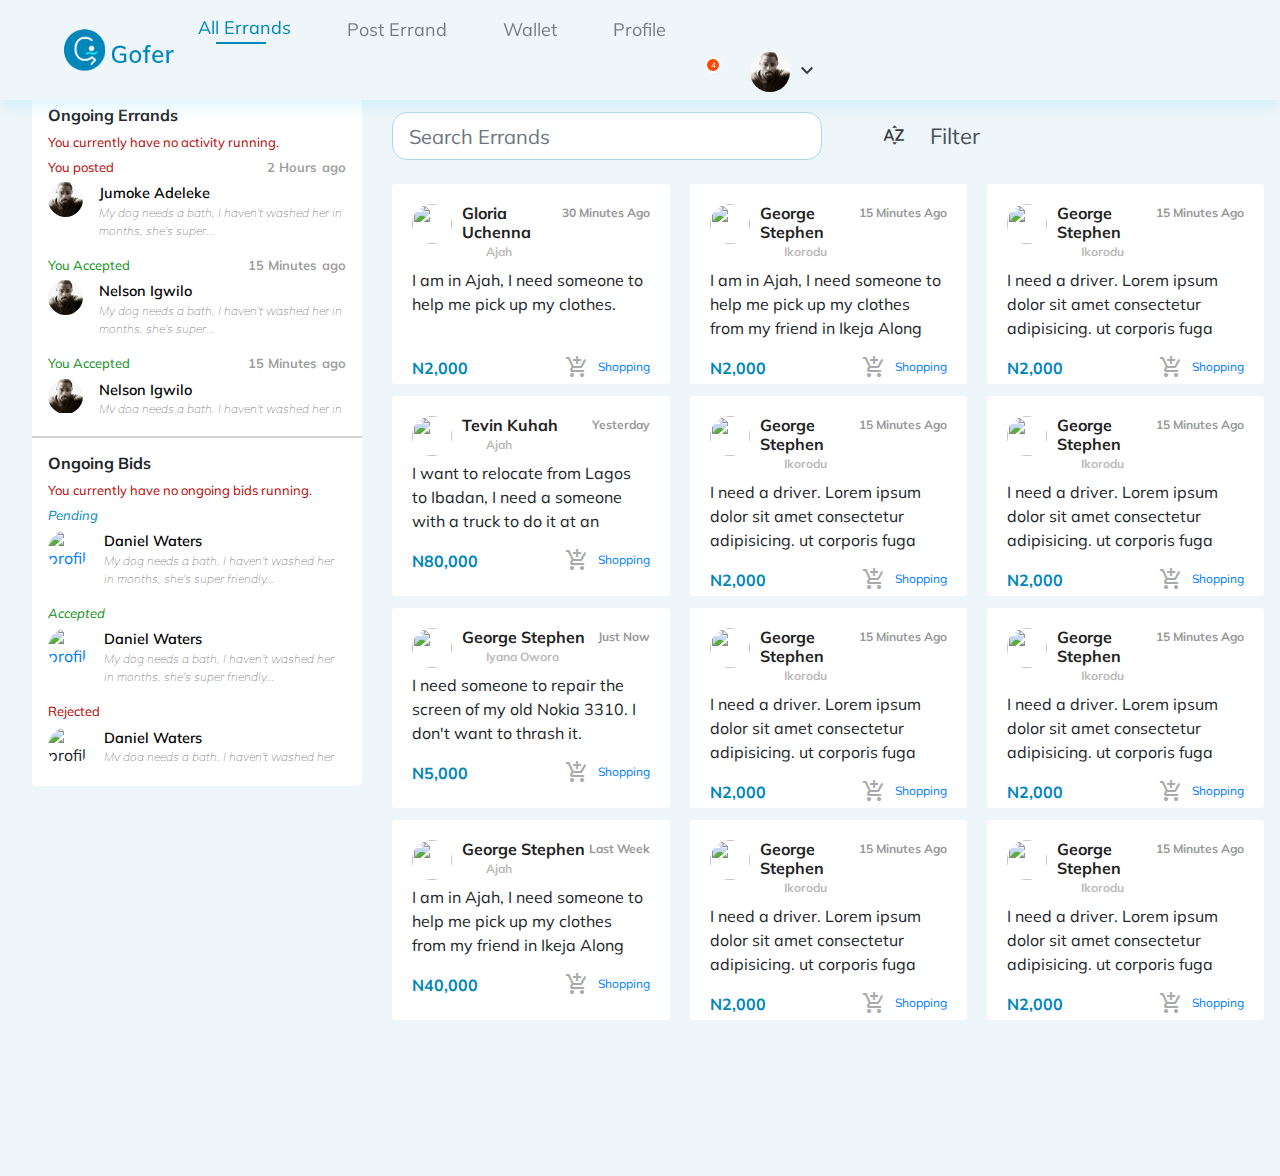
==== commit 34bf1cd6: "faker added" ====
--- a/errands.html
+++ b/errands.html
@@ -1,588 +1,617 @@
-<!DOCTYPE html>
-<html lang="en">
-
-    <head>
-        <meta charset="UTF-8">
-        <meta name="viewport" content="width=device-width, initial-scale=1.0">
-        <link rel="stylesheet" href="./css/bootstrap.css">
-        <link rel="stylesheet" href="./css/errand.css">
-        <link href="https://fonts.googleapis.com/icon?family=Material+Icons" rel="stylesheet">
-        <meta http-equiv="X-UA-Compatible" content="ie=edge">
-        <title>Gofer</title>
-    </head>
-
-    <body>
-        <main class="container-fluid errand p-0">
-            <header>
-                <nav class="navbar navbar-expand-lg navbar-light">
-                    <a class="navbar-brand ml-5" href="./index.html"><img src="./img/logo-blue.png"
-                            style="width:110px; margin-top: -14px;" alt="logo"></a>
-                    <button class="navbar-toggler navbar-toggler-right" type="button" data-toggle="collapse"
-                        data-target="#navb">
-                        <span class="navbar-toggler-icon"></span>
-                    </button>
-
-                    <div class="collapse navbar-collapse" id="navb">
-                        <ul class="navbar-nav mr-auto">
-                        </ul>
-                        <form class="form-inline my-2 my-lg-0">
-                            <ul class="navbar-nav position-relative">
-                                <li class="nav-item">
-                                    <a class="nav-link active" id="all-errands" href="#">All Errands</a>
-                                </li>
-                                <li class="nav-item">
-                                    <a class="nav-link" id="post-errand" href="/post-errand.html">Post Errand</a>
-                                </li>
-                                <li class="nav-item">
-                                    <a class="nav-link" href="./wallet.html">Wallet</a>
-                                </li>
-                                <li class="nav-item">
-                                    <a class="nav-link" href="./profile.html">Profile</a>
-                                </li>
-                            </ul>
-                            <div class="notification-box">
-                                <i class="material-icons md-24">notification_important</i><span
-                                    class="notification">4</span>
-                            </div>
-                            <div class="user-box">
-                                <img src="./img/idris.jpg" class="profile-picture" alt="profile-pix"><span><i
-                                        class="material-icons md-24 text-dark  ">keyboard_arrow_down</i></span>
-                            </div>
-                        </form>
-                    </div>
-                </nav>
-
-            </header>
-            <div class="errands-main errands-list">
-                <div class="sidebar">
-                    <div class="side-box top ongoing-errands p-3 position-relative">
-                        <h6 class="font-weight-bold "> Ongoing Errands</h6>
-                        <div class="scrollbox dragscroll">
-                            <p class="no-activity ">You currently have no activity running.</p>
-                            <a href="./view-errand.html" class="view-errand-main">
-                                <div class="user-card">
-                                    <div class="divide split">
-                                        <p class="posted">You posted</p>
-                                        <p class="time">2 Hours ago</p>
-                                    </div>
-                                    <div class="main-card divide">
-                                        <img class="profile-picture-inner mr-3" src="./img/idris.jpg"
-                                            alt="profile-picture">
-                                        <div class="details divide down">
-                                            <p class="user-name">
-                                                Jumoke Adeleke
-                                            </p>
-                                            <p class="errand-details">My dog needs a bath, I haven't washed her in
-                                                months,
-                                                she's
-                                                super...</p>
-                                        </div>
-                                    </div>
-                                </div>
-                            </a>
-                            <a href="./view-errand.html" class="view-errand-main">
-                                <div class="user-card">
-                                    <div class="divide split p-0">
-                                        <p class="you-accepted">You Accepted</p>
-                                        <p class="time">15 Minutes ago</p>
-                                    </div>
-                                    <div class="main-card divide">
-                                        <img class="profile-picture-inner mr-3" src="./img/idris.jpg"
-                                            alt="profile-picture">
-                                        <div class="details divide down">
-                                            <p class="user-name">
-                                                Nelson Igwilo
-                                            </p>
-                                            <p class="errand-details">My dog needs a bath, I haven't washed her in
-                                                months,
-                                                she's
-                                                super...</p>
-                                        </div>
-                                    </div>
-                                </div>
-                            </a>
-                            <a href="./view-errand.html" class="view-errand-main">
-                                <div class="user-card">
-                                    <div class="divide split p-0">
-                                        <p class="you-accepted">You Accepted</p>
-                                        <p class="time">15 Minutes ago</p>
-                                    </div>
-                                    <div class="main-card divide">
-                                        <img class="profile-picture-inner mr-3" src="./img/idris.jpg"
-                                            alt="profile-picture">
-                                        <div class="details divide down">
-                                            <p class="user-name">
-                                                Nelson Igwilo
-                                            </p>
-                                            <p class="errand-details">My dog needs a bath, I haven't washed her in
-                                                months,
-                                                she's
-                                                super...</p>
-                                        </div>
-                                    </div>
-                                </div>
-                            </a>
-                            <a href="./view-errand.html" class="view-errand-main">
-                                <div class="user-card">
-                                    <div class="divide split p-0">
-                                        <p class="you-accepted">You Accepted</p>
-                                        <p class="time">15 Minutes ago</p>
-                                    </div>
-                                    <div class="main-card divide">
-                                        <img class="profile-picture-inner mr-3" src="./img/idris.jpg"
-                                            alt="profile-picture">
-                                        <div class="details divide down">
-                                            <p class="user-name">
-                                                Nelson Igwilo
-                                            </p>
-                                            <p class="errand-details">My dog needs a bath, I haven't washed her in
-                                                months,
-                                                she's
-                                                super...</p>
-                                        </div>
-                                    </div>
-                                </div>
-                            </a>
-                        </div>
-                    </div>
-                    <div class="side-box bottom ongoing-bids p-3">
-                        <h6 class="font-weight-bold">Ongoing Bids</h6>
-                        <div class="scrollbox dragscroll">
-                            <p class="no-activity">You currently have no ongoing bids running.</p>
-                            <a href="./view-errand.html" class="view-errand-main">
-                                <div class="user-card">
-                                    <div class="divide split">
-                                        <p class="pending">Pending</p>
-                                    </div>
-                                    <div class="main-card divide">
-                                        <img class="profile-picture mr-3" src="./img/dope.jpg" alt="profile-picture">
-                                        <div class="details divide down">
-                                            <p class="user-name">
-                                                Daniel Waters
-                                            </p>
-                                            <p class="errand-details">My dog needs a bath, I haven't washed her in
-                                                months,
-                                                she's
-                                                super friendly...</p>
-                                        </div>
-                                    </div>
-                                </div>
-                            </a>
-                            <a href="./view-errand.html" class="view-errand-main">
-                                <div class="user-card">
-                                    <div class="divide split">
-                                        <p class="accepted">Accepted</p>
-                                    </div>
-                                    <div class="main-card divide">
-                                        <img class="profile-picture mr-3" src="./img/dope.jpg" alt="profile-picture">
-                                        <div class="details divide down">
-                                            <p class="user-name">
-                                                Daniel Waters
-                                            </p>
-                                            <p class="errand-details">My dog needs a bath, I haven't washed her in
-                                                months,
-                                                she's
-                                                super friendly...</p>
-                                        </div>
-                                    </div>
-                                </div>
-                            </a>
-                            <div class="user-card">
-                                <div class="divide split">
-                                    <p class="rejected">Rejected</p>
-                                </div>
-                                <div class="main-card divide">
-                                    <img class="profile-picture mr-3" src="./img/dope.jpg" alt="profile-picture">
-                                    <div class="details divide down">
-                                        <p class="user-name">
-                                            Daniel Waters
-                                        </p>
-                                        <p class="errand-details">My dog needs a bath, I haven't washed her in months,
-                                            she's
-                                            super friendly...</p>
-                                    </div>
-                                </div>
-                            </div>
-                        </div>
-                    </div>
-                </div>
-                <div class="main-body errands-display">
-                    <div class="input-group text-insert pb-4">
-                        <input class="form-control form-control-lg main-input no-outline" placeholder="Search Errands">
-                        <span class="input-group-append ml-5">
-                            <span class="input-group-text bg-transparent hourglass no-outline">
-                                <i class="material-icons md-24 text-dark  ">sort_by_alpha</i> <span
-                                    class="ml-4">Filter</span>
-                            </span>
-                        </span>
-                    </div>
-                    <div class="container errand">
-                        <div class="card-columns dragscroll">
-                            <a href="./view-errand.html">
-                                <div class="card bg-white">
-                                    <div class="card-body">
-                                        <div class="time-stamp text-right float-right">30 Minutes Ago</div>
-                                        <div class="poster-info">
-                                            <div>
-                                                <img class="poster-picture" src="./img/girl.jpg" alt="">
-                                            </div>
-                                            <div>
-                                                <h6 class="poster-name">Gloria Uchenna</h6>
-                                                <h6 class="location">Ajah</h6>
-                                            </div>
-                                        </div>
-                                        <div class="top-down">
-                                            <p class="card-text">I am in Ajah, I need someone to help me pick up my
-                                                clothes.
-                                            </p>
-                                            <div class="card-bottom">
-                                                <div class="price">N2,000</div>
-                                                <div class="category"> <i
-                                                        class="material-icons md-24">add_shopping_cart</i>
-                                                    &nbsp;
-                                                    Shopping
-                                                </div>
-                                            </div>
-                                        </div>
-                                    </div>
-                                </div>
-                            </a>
-                            <a href="./view-errand.html">
-                                <div class="card bg-white">
-                                    <div class="card-body">
-                                        <div class="time-stamp text-right float-right">Yesterday</div>
-                                        <div class="poster-info">
-                                            <div>
-                                                <img class="poster-picture" src="./img/dope.jpg" alt="">
-                                            </div>
-                                            <div>
-                                                <h6 class="poster-name">Tevin Kuhah</h6>
-                                                <h6 class="location">Ajah</h6>
-                                            </div>
-                                        </div>
-                                        <div class="top-down">
-                                            <p class="card-text">I want to relocate from Lagos to Ibadan, I need a
-                                                someone
-                                                with
-                                                a truck to do it at an affordable price
-                                            </p>
-                                            <div class="card-bottom">
-                                                <div class="price">N80,000</div>
-                                                <div class="category"> <i
-                                                        class="material-icons md-24">add_shopping_cart</i>
-                                                    &nbsp;
-                                                    Shopping</div>
-                                            </div>
-                                        </div>
-                                    </div>
-                                </div>
-                            </a>
-                            <a href="./view-errand.html">
-                                <div class="card bg-white">
-                                    <div class="card-body">
-                                        <div class="time-stamp text-right float-right">Just Now</div>
-                                        <div class="poster-info">
-                                            <div>
-                                                <img class="poster-picture" src="./img/user-avatar-placeholder.png"
-                                                    alt="">
-                                            </div>
-                                            <div>
-                                                <h6 class="poster-name">George Stephen</h6>
-                                                <h6 class="location">Iyana Oworo</h6>
-                                            </div>
-                                        </div>
-                                        <div class="top-down">
-                                            <p class="card-text">I need someone to repair the screen of my old Nokia
-                                                3310. I
-                                                don't want to thrash it.
-                                            </p>
-                                            <div class="card-bottom">
-                                                <div class="price">N5,000</div>
-                                                <div class="category"> <i
-                                                        class="material-icons md-24">add_shopping_cart</i>
-                                                    &nbsp;
-                                                    Shopping</div>
-                                            </div>
-                                        </div>
-                                    </div>
-                                </div>
-                            </a>
-                            <a href="./view-errand.html">
-                                <div class="card bg-white">
-                                    <div class="card-body">
-                                        <div class="time-stamp text-right float-right">Last Week</div>
-                                        <div class="poster-info">
-                                            <div>
-                                                <img class="poster-picture" src="./img/user-avatar-placeholder.png"
-                                                    alt="">
-                                            </div>
-                                            <div>
-                                                <h6 class="poster-name">George Stephen</h6>
-                                                <h6 class="location">Ajah</h6>
-                                            </div>
-                                        </div>
-                                        <div class="top-down">
-                                            <p class="card-text">I am in Ajah, I need someone to help me pick up my
-                                                clothes
-                                                from
-                                                my friend in Ikeja Along before 6:00pm today.
-                                            </p>
-                                            <div class="card-bottom">
-                                                <div class="price">N40,000</div>
-                                                <div class="category"> <i
-                                                        class="material-icons md-24">add_shopping_cart</i>
-                                                    &nbsp;
-                                                    Shopping</div>
-                                            </div>
-                                        </div>
-                                    </div>
-                                </div>
-                            </a>
-                            <a href="./view-errand.html">
-                                <div class="card bg-white">
-                                    <div class="card-body">
-                                        <div class="time-stamp text-right float-right">15 Minutes Ago</div>
-                                        <div class="poster-info">
-                                            <div>
-                                                <img class="poster-picture" src="./img/user-avatar-placeholder.png"
-                                                    alt="">
-                                            </div>
-                                            <div>
-                                                <h6 class="poster-name">George Stephen</h6>
-                                                <h6 class="location">Ikorodu</h6>
-                                            </div>
-                                        </div>
-                                        <div class="top-down">
-                                            <p class="card-text">I am in Ajah, I need someone to help me pick up my
-                                                clothes
-                                                from
-                                                my friend in Ikeja Along before 6:00pm today.
-                                            </p>
-                                            <div class="card-bottom">
-                                                <div class="price">N2,000</div>
-                                                <div class="category"> <i
-                                                        class="material-icons md-24">add_shopping_cart</i>
-                                                    &nbsp;
-                                                    Shopping</div>
-                                            </div>
-                                        </div>
-                                    </div>
-
-                                </div>
-                            </a>
-                            <a href="./view-errand.html">
-                                <div class="card bg-white">
-                                    <div class="card-body">
-                                        <div class="time-stamp text-right float-right">15 Minutes Ago</div>
-                                        <div class="poster-info">
-                                            <div>
-                                                <img class="poster-picture" src="./img/user-avatar-placeholder.png"
-                                                    alt="">
-                                            </div>
-                                            <div>
-                                                <h6 class="poster-name">George Stephen</h6>
-                                                <h6 class="location">Ikorodu</h6>
-                                            </div>
-                                        </div>
-                                        <div class="top-down">
-                                            <p class="card-text">I need a driver. Lorem ipsum dolor sit amet consectetur
-                                                adipisicing. ut corporis fuga maxime nemo quidem!
-                                            </p>
-                                            <div class="card-bottom">
-                                                <div class="price">N2,000</div>
-                                                <div class="category"> <i
-                                                        class="material-icons md-24">add_shopping_cart</i>
-                                                    &nbsp;
-                                                    Shopping</div>
-                                            </div>
-                                        </div>
-                                    </div>
-                                </div>
-                            </a>
-                            <a href="./view-errand.html">
-                                <div class="card bg-white">
-                                    <div class="card-body">
-                                        <div class="time-stamp text-right float-right">15 Minutes Ago</div>
-                                        <div class="poster-info">
-                                            <div>
-                                                <img class="poster-picture" src="./img/user-avatar-placeholder.png"
-                                                    alt="">
-                                            </div>
-                                            <div>
-                                                <h6 class="poster-name">George Stephen</h6>
-                                                <h6 class="location">Ikorodu</h6>
-                                            </div>
-                                        </div>
-                                        <div class="top-down">
-                                            <p class="card-text">I need a driver. Lorem ipsum dolor sit amet consectetur
-                                                adipisicing. ut corporis fuga maxime nemo quidem!
-                                            </p>
-                                            <div class="card-bottom">
-                                                <div class="price">N2,000</div>
-                                                <div class="category"> <i
-                                                        class="material-icons md-24">add_shopping_cart</i>
-                                                    &nbsp;
-                                                    Shopping</div>
-                                            </div>
-                                        </div>
-                                    </div>
-                                </div>
-                            </a>
-                            <a href="./view-errand.html">
-                                <div class="card bg-white">
-                                    <div class="card-body">
-                                        <div class="time-stamp text-right float-right">15 Minutes Ago</div>
-                                        <div class="poster-info">
-                                            <div>
-                                                <img class="poster-picture" src="./img/user-avatar-placeholder.png"
-                                                    alt="">
-                                            </div>
-                                            <div>
-                                                <h6 class="poster-name">George Stephen</h6>
-                                                <h6 class="location">Ikorodu</h6>
-                                            </div>
-                                        </div>
-                                        <div class="top-down">
-                                            <p class="card-text">I need a driver. Lorem ipsum dolor sit amet consectetur
-                                                adipisicing. ut corporis fuga maxime nemo quidem!
-                                            </p>
-                                            <div class="card-bottom">
-                                                <div class="price">N2,000</div>
-                                                <div class="category"> <i
-                                                        class="material-icons md-24">add_shopping_cart</i>
-                                                    &nbsp;
-                                                    Shopping</div>
-                                            </div>
-                                        </div>
-                                    </div>
-                                </div>
-                            </a>
-                            <a href="./view-errand.html">
-                                <div class="card bg-white">
-                                    <div class="card-body">
-                                        <div class="time-stamp text-right float-right">15 Minutes Ago</div>
-                                        <div class="poster-info">
-                                            <div>
-                                                <img class="poster-picture" src="./img/user-avatar-placeholder.png"
-                                                    alt="">
-                                            </div>
-                                            <div>
-                                                <h6 class="poster-name">George Stephen</h6>
-                                                <h6 class="location">Ikorodu</h6>
-                                            </div>
-                                        </div>
-                                        <div class="top-down">
-                                            <p class="card-text">I need a driver. Lorem ipsum dolor sit amet consectetur
-                                                adipisicing. ut corporis fuga maxime nemo quidem!
-                                            </p>
-                                            <div class="card-bottom">
-                                                <div class="price">N2,000</div>
-                                                <div class="category"> <i
-                                                        class="material-icons md-24">add_shopping_cart</i>
-                                                    &nbsp;
-                                                    Shopping</div>
-                                            </div>
-                                        </div>
-                                    </div>
-                                </div>
-                            </a>
-                            <a href="./view-errand.html">
-                                <div class="card bg-white">
-                                    <div class="card-body">
-                                        <div class="time-stamp text-right float-right">15 Minutes Ago</div>
-                                        <div class="poster-info">
-                                            <div>
-                                                <img class="poster-picture" src="./img/user-avatar-placeholder.png"
-                                                    alt="">
-                                            </div>
-                                            <div>
-                                                <h6 class="poster-name">George Stephen</h6>
-                                                <h6 class="location">Ikorodu</h6>
-                                            </div>
-                                        </div>
-                                        <div class="top-down">
-                                            <p class="card-text">I need a driver. Lorem ipsum dolor sit amet consectetur
-                                                adipisicing. ut corporis fuga maxime nemo quidem!
-                                            </p>
-                                            <div class="card-bottom">
-                                                <div class="price">N2,000</div>
-                                                <div class="category"> <i
-                                                        class="material-icons md-24">add_shopping_cart</i>
-                                                    &nbsp;
-                                                    Shopping</div>
-                                            </div>
-                                        </div>
-                                    </div>
-                                </div>
-                            </a>
-                            <a href="./view-errand.html">
-                                <div class="card bg-white">
-                                    <div class="card-body">
-                                        <div class="time-stamp text-right float-right">15 Minutes Ago</div>
-                                        <div class="poster-info">
-                                            <div>
-                                                <img class="poster-picture" src="./img/user-avatar-placeholder.png"
-                                                    alt="">
-                                            </div>
-                                            <div>
-                                                <h6 class="poster-name">George Stephen</h6>
-                                                <h6 class="location">Ikorodu</h6>
-                                            </div>
-                                        </div>
-                                        <div class="top-down">
-                                            <p class="card-text">I need a driver. Lorem ipsum dolor sit amet consectetur
-                                                adipisicing. ut corporis fuga maxime nemo quidem!
-                                            </p>
-                                            <div class="card-bottom">
-                                                <div class="price">N2,000</div>
-                                                <div class="category"> <i
-                                                        class="material-icons md-24">add_shopping_cart</i>
-                                                    &nbsp;
-                                                    Shopping</div>
-                                            </div>
-                                        </div>
-                                    </div>
-                                </div>
-                            </a>
-                            <a href="./view-errand.html">
-                                <div class="card bg-white">
-                                    <div class="card-body">
-                                        <div class="time-stamp text-right float-right">15 Minutes Ago</div>
-                                        <div class="poster-info">
-                                            <div>
-                                                <img class="poster-picture" src="./img/user-avatar-placeholder.png"
-                                                    alt="">
-                                            </div>
-                                            <div>
-                                                <h6 class="poster-name">George Stephen</h6>
-                                                <h6 class="location">Ikorodu</h6>
-                                            </div>
-                                        </div>
-                                        <div class="top-down">
-                                            <p class="card-text">I need a driver. Lorem ipsum dolor sit amet consectetur
-                                                adipisicing. ut corporis fuga maxime nemo quidem!
-                                            </p>
-                                            <div class="card-bottom">
-                                                <div class="price">N2,000</div>
-                                                <div class="category"> <i
-                                                        class="material-icons md-24">add_shopping_cart</i>
-                                                    &nbsp;
-                                                    Shopping</div>
-                                            </div>
-                                        </div>
-                                    </div>
-                                </div>
-                            </a>
-                        </div>
-                    </div>
-                </div>
-            </div>
-        </main>
-        <script src="./js/jquery-3.4.1.js"></script>
-        <script src="./js/bootstrap.min.js"></script>
-        <script src="./js/script.js"></script>
-    </body>
-
-
-
-</html>
+<!DOCTYPE html>
+<html lang="en">
+
+    <head>
+        <meta charset="UTF-8">
+        <meta name="viewport" content="width=device-width, initial-scale=1.0">
+        <link rel="stylesheet" href="./css/bootstrap.css">
+        <link rel="stylesheet" href="./css/errand.css">
+        <link href="https://fonts.googleapis.com/icon?family=Material+Icons" rel="stylesheet">
+        <script src="https://cdnjs.cloudflare.com/ajax/libs/Faker/3.1.0/faker.min.js" integrity="sha512-/seDHxVfh1NvFUscAj8GsHQVZJvr2jjAoYsNL7As2FCaFHUHYIarl3sRCvVlFgyouVNiRgHIebyLKjpgd1SLDw==" crossorigin="anonymous"></script>
+
+        <meta http-equiv="X-UA-Compatible" content="ie=edge">
+        <title>Gofer</title>
+    </head>
+
+    <body>
+        <main class="container-fluid errand p-0">
+            <header>
+                <nav class="navbar navbar-expand-lg navbar-light">
+                    <a class="navbar-brand ml-5" href="./index.html"><img src="./img/logo-blue.png"
+                            style="width:110px; margin-top: -14px;" alt="logo"></a>
+                    <button class="navbar-toggler navbar-toggler-right" type="button" data-toggle="collapse"
+                        data-target="#navb">
+                        <span class="navbar-toggler-icon"></span>
+                    </button>
+
+                    <div class="collapse navbar-collapse" id="navb">
+                        <ul class="navbar-nav mr-auto">
+                        </ul>
+                        <form class="form-inline my-2 my-lg-0">
+                            <ul class="navbar-nav position-relative">
+                                <li class="nav-item">
+                                    <a class="nav-link active" id="all-errands" href="#">All Errands</a>
+                                </li>
+                                <li class="nav-item">
+                                    <a class="nav-link" id="post-errand" href="/post-errand.html">Post Errand</a>
+                                </li>
+                                <li class="nav-item">
+                                    <a class="nav-link" href="./wallet.html">Wallet</a>
+                                </li>
+                                <li class="nav-item">
+                                    <a class="nav-link" href="./profile.html">Profile</a>
+                                </li>
+                            </ul>
+                            <div class="notification-box">
+                                <i class="material-icons md-24">notification_important</i><span
+                                    class="notification">4</span>
+                            </div>
+                            <div class="user-box">
+                                <img src="./img/idris.jpg" class="profile-picture" alt="profile-pix"><span><i
+                                        class="material-icons md-24 text-dark  ">keyboard_arrow_down</i></span>
+                            </div>
+                        </form>
+                    </div>
+                </nav>
+
+            </header>
+            <div class="errands-main errands-list">
+                <div class="sidebar">
+                    <div class="side-box top ongoing-errands p-3 position-relative">
+                        <h6 class="font-weight-bold "> Ongoing Errands</h6>
+                        <div class="scrollbox dragscroll">
+                            <p class="no-activity ">You currently have no activity running.</p>
+                            <a href="./view-errand.html" class="view-errand-main">
+                                <div class="user-card">
+                                    <div class="divide split">
+                                        <p class="posted">You posted</p>
+                                        <p class="time">2 Hours ago</p>
+                                    </div>
+                                    <div class="main-card divide">
+                                        <img class="profile-picture-inner mr-3" src="./img/idris.jpg"
+                                            alt="profile-picture">
+                                        <div class="details divide down">
+                                            <p class="user-name">
+                                                Jumoke Adeleke
+                                            </p>
+                                            <p class="errand-details">My dog needs a bath, I haven't washed her in
+                                                months,
+                                                she's
+                                                super...</p>
+                                        </div>
+                                    </div>
+                                </div>
+                            </a>
+                            <a href="./view-errand.html" class="view-errand-main">
+                                <div class="user-card">
+                                    <div class="divide split p-0">
+                                        <p class="you-accepted">You Accepted</p>
+                                        <p class="time">15 Minutes ago</p>
+                                    </div>
+                                    <div class="main-card divide">
+                                        <img class="profile-picture-inner mr-3" src="./img/idris.jpg"
+                                            alt="profile-picture">
+                                        <div class="details divide down">
+                                            <p class="user-name">
+                                                Nelson Igwilo
+                                            </p>
+                                            <p class="errand-details">My dog needs a bath, I haven't washed her in
+                                                months,
+                                                she's
+                                                super...</p>
+                                        </div>
+                                    </div>
+                                </div>
+                            </a>
+                            <a href="./view-errand.html" class="view-errand-main">
+                                <div class="user-card">
+                                    <div class="divide split p-0">
+                                        <p class="you-accepted">You Accepted</p>
+                                        <p class="time">15 Minutes ago</p>
+                                    </div>
+                                    <div class="main-card divide">
+                                        <img class="profile-picture-inner mr-3" src="./img/idris.jpg"
+                                            alt="profile-picture">
+                                        <div class="details divide down">
+                                            <p class="user-name">
+                                                Nelson Igwilo
+                                            </p>
+                                            <p class="errand-details">My dog needs a bath, I haven't washed her in
+                                                months,
+                                                she's
+                                                super...</p>
+                                        </div>
+                                    </div>
+                                </div>
+                            </a>
+                            <a href="./view-errand.html" class="view-errand-main">
+                                <div class="user-card">
+                                    <div class="divide split p-0">
+                                        <p class="you-accepted">You Accepted</p>
+                                        <p class="time">15 Minutes ago</p>
+                                    </div>
+                                    <div class="main-card divide">
+                                        <img class="profile-picture-inner mr-3" src="./img/idris.jpg"
+                                            alt="profile-picture">
+                                        <div class="details divide down">
+                                            <p class="user-name">
+                                                Nelson Igwilo
+                                            </p>
+                                            <p class="errand-details">My dog needs a bath, I haven't washed her in
+                                                months,
+                                                she's
+                                                super...</p>
+                                        </div>
+                                    </div>
+                                </div>
+                            </a>
+                        </div>
+                    </div>
+                    <div class="side-box bottom ongoing-bids p-3">
+                        <h6 class="font-weight-bold">Ongoing Bids</h6>
+                        <div class="scrollbox dragscroll">
+                            <p class="no-activity">You currently have no ongoing bids running.</p>
+                            <a href="./view-errand.html" class="view-errand-main">
+                                <div class="user-card">
+                                    <div class="divide split">
+                                        <p class="pending">Pending</p>
+                                    </div>
+                                    <div class="main-card divide">
+                                        <img class="profile-picture mr-3" src="" alt="profile-picture">
+                                        <div class="details divide down">
+                                            <p class="user-name">
+                                                Daniel Waters
+                                            </p>
+                                            <p class="errand-details">My dog needs a bath, I haven't washed her in
+                                                months,
+                                                she's
+                                                super friendly...</p>
+                                        </div>
+                                    </div>
+                                </div>
+                            </a>
+                            <a href="./view-errand.html" class="view-errand-main">
+                                <div class="user-card">
+                                    <div class="divide split">
+                                        <p class="accepted">Accepted</p>
+                                    </div>
+                                    <div class="main-card divide">
+                                        <img class="profile-picture mr-3" src="" alt="profile-picture">
+                                        <div class="details divide down">
+                                            <p class="user-name">
+                                                Daniel Waters
+                                            </p>
+                                            <p class="errand-details">My dog needs a bath, I haven't washed her in
+                                                months,
+                                                she's
+                                                super friendly...</p>
+                                        </div>
+                                    </div>
+                                </div>
+                            </a>
+                            <div class="user-card">
+                                <div class="divide split">
+                                    <p class="rejected">Rejected</p>
+                                </div>
+                                <div class="main-card divide">
+                                    <img class="profile-picture mr-3" src="" alt="profile-picture">
+                                    <div class="details divide down">
+                                        <p class="user-name">
+                                            Daniel Waters
+                                        </p>
+                                        <p class="errand-details">My dog needs a bath, I haven't washed her in months,
+                                            she's
+                                            super friendly...</p>
+                                    </div>
+                                </div>
+                            </div>
+                        </div>
+                    </div>
+                </div>
+                <div class="main-body errands-display">
+                    <div class="input-group text-insert pb-4">
+                        <input class="form-control form-control-lg main-input no-outline" placeholder="Search Errands">
+                        <span class="input-group-append ml-5">
+                            <span class="input-group-text bg-transparent hourglass no-outline">
+                                <i class="material-icons md-24 text-dark  ">sort_by_alpha</i> <span
+                                    class="ml-4">Filter</span>
+                            </span>
+                        </span>
+                    </div>
+                    <div class="container errand">
+                        <div class="card-columns dragscroll">
+                            <a href="./view-errand.html">
+                                <div class="card bg-white">
+                                    <div class="card-body">
+                                        <div class="time-stamp text-right float-right">30 Minutes Ago</div>
+                                        <div class="poster-info">
+                                            <div>
+                                                <img class="poster-picture" src="" alt="">
+                                            </div>
+                                            <div>
+                                                <h6 class="poster-name">Gloria Uchenna</h6>
+                                                <h6 class="location">Ajah</h6>
+                                            </div>
+                                        </div>
+                                        <div class="top-down">
+                                            <p class="card-text">I am in Ajah, I need someone to help me pick up my
+                                                clothes.
+                                            </p>
+                                            <div class="card-bottom">
+                                                <div class="price">N2,000</div>
+                                                <div class="category"> <i
+                                                        class="material-icons md-24">add_shopping_cart</i>
+                                                    &nbsp;
+                                                    Shopping
+                                                </div>
+                                            </div>
+                                        </div>
+                                    </div>
+                                </div>
+                            </a>
+                            <a href="./view-errand.html">
+                                <div class="card bg-white">
+                                    <div class="card-body">
+                                        <div class="time-stamp text-right float-right">Yesterday</div>
+                                        <div class="poster-info">
+                                            <div>
+                                                <img class="poster-picture" src="" alt="">
+                                            </div>
+                                            <div>
+                                                <h6 class="poster-name">Tevin Kuhah</h6>
+                                                <h6 class="location">Ajah</h6>
+                                            </div>
+                                        </div>
+                                        <div class="top-down">
+                                            <p class="card-text">I want to relocate from Lagos to Ibadan, I need a
+                                                someone
+                                                with
+                                                a truck to do it at an affordable price
+                                            </p>
+                                            <div class="card-bottom">
+                                                <div class="price">N80,000</div>
+                                                <div class="category"> <i
+                                                        class="material-icons md-24">add_shopping_cart</i>
+                                                    &nbsp;
+                                                    Shopping</div>
+                                            </div>
+                                        </div>
+                                    </div>
+                                </div>
+                            </a>
+                            <a href="./view-errand.html">
+                                <div class="card bg-white">
+                                    <div class="card-body">
+                                        <div class="time-stamp text-right float-right">Just Now</div>
+                                        <div class="poster-info">
+                                            <div>
+                                                <img class="poster-picture" src=""
+                                                    alt="">
+                                            </div>
+                                            <div>
+                                                <h6 class="poster-name">George Stephen</h6>
+                                                <h6 class="location">Iyana Oworo</h6>
+                                            </div>
+                                        </div>
+                                        <div class="top-down">
+                                            <p class="card-text">I need someone to repair the screen of my old Nokia
+                                                3310. I
+                                                don't want to thrash it.
+                                            </p>
+                                            <div class="card-bottom">
+                                                <div class="price">N5,000</div>
+                                                <div class="category"> <i
+                                                        class="material-icons md-24">add_shopping_cart</i>
+                                                    &nbsp;
+                                                    Shopping</div>
+                                            </div>
+                                        </div>
+                                    </div>
+                                </div>
+                            </a>
+                            <a href="./view-errand.html">
+                                <div class="card bg-white">
+                                    <div class="card-body">
+                                        <div class="time-stamp text-right float-right">Last Week</div>
+                                        <div class="poster-info">
+                                            <div>
+                                                <img class="poster-picture" src=""
+                                                    alt="">
+                                            </div>
+                                            <div>
+                                                <h6 class="poster-name">George Stephen</h6>
+                                                <h6 class="location">Ajah</h6>
+                                            </div>
+                                        </div>
+                                        <div class="top-down">
+                                            <p class="card-text">I am in Ajah, I need someone to help me pick up my
+                                                clothes
+                                                from
+                                                my friend in Ikeja Along before 6:00pm today.
+                                            </p>
+                                            <div class="card-bottom">
+                                                <div class="price">N40,000</div>
+                                                <div class="category"> <i
+                                                        class="material-icons md-24">add_shopping_cart</i>
+                                                    &nbsp;
+                                                    Shopping</div>
+                                            </div>
+                                        </div>
+                                    </div>
+                                </div>
+                            </a>
+                            <a href="./view-errand.html">
+                                <div class="card bg-white">
+                                    <div class="card-body">
+                                        <div class="time-stamp text-right float-right">15 Minutes Ago</div>
+                                        <div class="poster-info">
+                                            <div>
+                                                <img class="poster-picture" src=""
+                                                    alt="">
+                                            </div>
+                                            <div>
+                                                <h6 class="poster-name">George Stephen</h6>
+                                                <h6 class="location">Ikorodu</h6>
+                                            </div>
+                                        </div>
+                                        <div class="top-down">
+                                            <p class="card-text">I am in Ajah, I need someone to help me pick up my
+                                                clothes
+                                                from
+                                                my friend in Ikeja Along before 6:00pm today.
+                                            </p>
+                                            <div class="card-bottom">
+                                                <div class="price">N2,000</div>
+                                                <div class="category"> <i
+                                                        class="material-icons md-24">add_shopping_cart</i>
+                                                    &nbsp;
+                                                    Shopping</div>
+                                            </div>
+                                        </div>
+                                    </div>
+
+                                </div>
+                            </a>
+                            <a href="./view-errand.html">
+                                <div class="card bg-white">
+                                    <div class="card-body">
+                                        <div class="time-stamp text-right float-right">15 Minutes Ago</div>
+                                        <div class="poster-info">
+                                            <div>
+                                                <img class="poster-picture" src=""
+                                                    alt="">
+                                            </div>
+                                            <div>
+                                                <h6 class="poster-name">George Stephen</h6>
+                                                <h6 class="location">Ikorodu</h6>
+                                            </div>
+                                        </div>
+                                        <div class="top-down">
+                                            <p class="card-text">I need a driver. Lorem ipsum dolor sit amet consectetur
+                                                adipisicing. ut corporis fuga maxime nemo quidem!
+                                            </p>
+                                            <div class="card-bottom">
+                                                <div class="price">N2,000</div>
+                                                <div class="category"> <i
+                                                        class="material-icons md-24">add_shopping_cart</i>
+                                                    &nbsp;
+                                                    Shopping</div>
+                                            </div>
+                                        </div>
+                                    </div>
+                                </div>
+                            </a>
+                            <a href="./view-errand.html">
+                                <div class="card bg-white">
+                                    <div class="card-body">
+                                        <div class="time-stamp text-right float-right">15 Minutes Ago</div>
+                                        <div class="poster-info">
+                                            <div>
+                                                <img class="poster-picture" src=""
+                                                    alt="">
+                                            </div>
+                                            <div>
+                                                <h6 class="poster-name">George Stephen</h6>
+                                                <h6 class="location">Ikorodu</h6>
+                                            </div>
+                                        </div>
+                                        <div class="top-down">
+                                            <p class="card-text">I need a driver. Lorem ipsum dolor sit amet consectetur
+                                                adipisicing. ut corporis fuga maxime nemo quidem!
+                                            </p>
+                                            <div class="card-bottom">
+                                                <div class="price">N2,000</div>
+                                                <div class="category"> <i
+                                                        class="material-icons md-24">add_shopping_cart</i>
+                                                    &nbsp;
+                                                    Shopping</div>
+                                            </div>
+                                        </div>
+                                    </div>
+                                </div>
+                            </a>
+                            <a href="./view-errand.html">
+                                <div class="card bg-white">
+                                    <div class="card-body">
+                                        <div class="time-stamp text-right float-right">15 Minutes Ago</div>
+                                        <div class="poster-info">
+                                            <div>
+                                                <img class="poster-picture" src=""
+                                                    alt="">
+                                            </div>
+                                            <div>
+                                                <h6 class="poster-name">George Stephen</h6>
+                                                <h6 class="location">Ikorodu</h6>
+                                            </div>
+                                        </div>
+                                        <div class="top-down">
+                                            <p class="card-text">I need a driver. Lorem ipsum dolor sit amet consectetur
+                                                adipisicing. ut corporis fuga maxime nemo quidem!
+                                            </p>
+                                            <div class="card-bottom">
+                                                <div class="price">N2,000</div>
+                                                <div class="category"> <i
+                                                        class="material-icons md-24">add_shopping_cart</i>
+                                                    &nbsp;
+                                                    Shopping</div>
+                                            </div>
+                                        </div>
+                                    </div>
+                                </div>
+                            </a>
+                            <a href="./view-errand.html">
+                                <div class="card bg-white">
+                                    <div class="card-body">
+                                        <div class="time-stamp text-right float-right">15 Minutes Ago</div>
+                                        <div class="poster-info">
+                                            <div>
+                                                <img class="poster-picture" src=""
+                                                    alt="">
+                                            </div>
+                                            <div>
+                                                <h6 class="poster-name">George Stephen</h6>
+                                                <h6 class="location">Ikorodu</h6>
+                                            </div>
+                                        </div>
+                                        <div class="top-down">
+                                            <p class="card-text">I need a driver. Lorem ipsum dolor sit amet consectetur
+                                                adipisicing. ut corporis fuga maxime nemo quidem!
+                                            </p>
+                                            <div class="card-bottom">
+                                                <div class="price">N2,000</div>
+                                                <div class="category"> <i
+                                                        class="material-icons md-24">add_shopping_cart</i>
+                                                    &nbsp;
+                                                    Shopping</div>
+                                            </div>
+                                        </div>
+                                    </div>
+                                </div>
+                            </a>
+                            <a href="./view-errand.html">
+                                <div class="card bg-white">
+                                    <div class="card-body">
+                                        <div class="time-stamp text-right float-right">15 Minutes Ago</div>
+                                        <div class="poster-info">
+                                            <div>
+                                                <img class="poster-picture" src=""
+                                                    alt="">
+                                            </div>
+                                            <div>
+                                                <h6 class="poster-name">George Stephen</h6>
+                                                <h6 class="location">Ikorodu</h6>
+                                            </div>
+                                        </div>
+                                        <div class="top-down">
+                                            <p class="card-text">I need a driver. Lorem ipsum dolor sit amet consectetur
+                                                adipisicing. ut corporis fuga maxime nemo quidem!
+                                            </p>
+                                            <div class="card-bottom">
+                                                <div class="price">N2,000</div>
+                                                <div class="category"> <i
+                                                        class="material-icons md-24">add_shopping_cart</i>
+                                                    &nbsp;
+                                                    Shopping</div>
+                                            </div>
+                                        </div>
+                                    </div>
+                                </div>
+                            </a>
+                            <a href="./view-errand.html">
+                                <div class="card bg-white">
+                                    <div class="card-body">
+                                        <div class="time-stamp text-right float-right">15 Minutes Ago</div>
+                                        <div class="poster-info">
+                                            <div>
+                                                <img class="poster-picture" src=""
+                                                    alt="">
+                                            </div>
+                                            <div>
+                                                <h6 class="poster-name">George Stephen</h6>
+                                                <h6 class="location">Ikorodu</h6>
+                                            </div>
+                                        </div>
+                                        <div class="top-down">
+                                            <p class="card-text">I need a driver. Lorem ipsum dolor sit amet consectetur
+                                                adipisicing. ut corporis fuga maxime nemo quidem!
+                                            </p>
+                                            <div class="card-bottom">
+                                                <div class="price">N2,000</div>
+                                                <div class="category"> <i
+                                                        class="material-icons md-24">add_shopping_cart</i>
+                                                    &nbsp;
+                                                    Shopping</div>
+                                            </div>
+                                        </div>
+                                    </div>
+                                </div>
+                            </a>
+                            <a href="./view-errand.html">
+                                <div class="card bg-white">
+                                    <div class="card-body">
+                                        <div class="time-stamp text-right float-right">15 Minutes Ago</div>
+                                        <div class="poster-info">
+                                            <div>
+                                                <img class="poster-picture" src=""
+                                                    alt="">
+                                            </div>
+                                            <div>
+                                                <h6 class="poster-name">George Stephen</h6>
+                                                <h6 class="location">Ikorodu</h6>
+                                            </div>
+                                        </div>
+                                        <div class="top-down">
+                                            <p class="card-text">I need a driver. Lorem ipsum dolor sit amet consectetur
+                                                adipisicing. ut corporis fuga maxime nemo quidem!
+                                            </p>
+                                            <div class="card-bottom">
+                                                <div class="price">N2,000</div>
+                                                <div class="category"> <i
+                                                        class="material-icons md-24">add_shopping_cart</i>
+                                                    &nbsp;
+                                                    Shopping</div>
+                                            </div>
+                                        </div>
+                                    </div>
+                                </div>
+                            </a>
+                        </div>
+                    </div>
+                </div>
+            </div>
+        </main>
+        <script src="./js/jquery-3.4.1.js"></script>
+        <script src="./js/bootstrap.min.js"></script>
+        <script src="./js/script.js"></script>
+        <script>
+           let names = document.querySelectorAll(".poster-name")
+           let pix = document.querySelectorAll(".poster-picture")
+           let innerpix = document.querySelectorAll(".profile-picture-inner")
+           let profilePix = document.querySelectorAll(".profile-picture")
+
+            names.forEach((name,pix) => {
+            let randomName = faker.name.firstName();
+            let lastName = faker.name.lastName();
+                name.innerText = randomName + " " + lastName;
+            })
+
+            pix.forEach(pix => {
+                let randomPix = faker.image.avatar();
+                pix.setAttribute("src", randomPix)
+            })
+
+            innerpix.forEach(pix => {
+                let randomPix = faker.image.avatar()
+                pix.setAttribute("src", randomPix)
+            })
+
+            profilePix.forEach(pix => {
+                let randomPix = faker.image.avatar()
+                pix.setAttribute("src", randomPix)
+            })
+        </script>
+    </body>
+
+
+
+</html>
--- a/css/errand.css
+++ b/css/errand.css
@@ -1,929 +1,931 @@
-@import url("https://fonts.googleapis.com/css?family=Muli&display=swap");
-
-html,
-body {
-  padding: 0;
-  margin: 0;
-  font-family: "Muli", sans-serif;
-  user-select: none;
-  background: #eef6f9;
-}
-
-.btn {
-  border-radius: 10px;
-}
-
-.navbar {
-  justify-self: self-start;
-  background: #eef6f9;
-  box-shadow: 0 0.5rem 0.8rem rgba(182, 233, 252, 0.4);
-}
-
-.hourglass {
-  font-size: 22px;
-}
-
-.nav-item {
-  padding-right: 40px;
-  font-weight: 400;
-  cursor: pointer !important;
-  font-size: 18px;
-}
-
-a.nav-link {
-  color: #111111;
-}
-
-.container-fluid.p-0 {
-  background-color: #eef6f9;
-}
-
-.register {
-  border-radius: 15px;
-  background-color: white;
-}
-
-.register:hover {
-  background: rgb(194, 194, 194);
-}
-
-.display-4 {
-  font-weight: 900;
-}
-
-.jumbotron {
-  padding-bottom: 0;
-  margin-bottom: 0;
-}
-
-.images {
-  margin-top: 2rem;
-  padding-bottom: 3rem;
-}
-
-.top-page {
-  background-image: linear-gradient(rgba(0, 0, 0, 0.4), rgba(0, 0, 0, 0.4)), url(../img/mask.png);
-  height: 800px;
-  width: 100%;
-  background-position: top;
-  background-size: 100%;
-  background-repeat: no-repeat;
-  background-size: cover;
-  position: relative;
-}
-
-.banner {
-  display: flex;
-  align-items: center;
-  margin-top: 8rem;
-}
-
-.jumbotron .lead {
-  max-width: 60%;
-  margin: 0 auto;
-  text-shadow: 1px 3px 6px black;
-  font-size: 1.5rem;
-}
-
-.start-now {
-  color: #13f7ff;
-  word-wrap: normal;
-  font-weight: bold;
-  text-align: start;
-  cursor: pointer;
-}
-
-.start-now:hover {
-  color: #10d0d6;
-}
-
-.cardline {
-  display: flex;
-  position: relative;
-  justify-content: center;
-  background-color: #eef6f9;
-  -webkit-box-shadow: 0px 6px 20px 25px rgba(0, 0, 0, 0.08);
-  -moz-box-shadow: 0px 6px 20px 25px rgba(0, 0, 0, 0.08);
-  box-shadow: 0px 6px 20px 10px rgba(200, 200, 250, 0.5);
-  border-radius: 15px;
-}
-
-.bold-title {
-  font-weight: 400;
-  text-align: center;
-}
-
-.label-title {
-  font-size: 18px;
-  margin-top: 1rem;
-}
-
-.no-outline:focus,
-.no-outline {
-  outline: none !important;
-  border: none !important;
-  -webkit-box-shadow: none !important;
-  -moz-box-shadow: none !important;
-  box-shadow: none !important;
-}
-.posted {
-  font-size: 13px;
-  color: #b90000;
-  margin-bottom: 5px;
-}
-
-.no-activity,
-.rejected {
-  font-size: 13px;
-  color: #b90000;
-  margin-bottom: 5px;
-}
-
-.you-accepted {
-  font-size: 13px;
-  color: #0b8e13;
-  margin-bottom: 5px;
-}
-
-.pending {
-  font-size: 13px;
-  color: #0086b9;
-  font-style: italic;
-  margin-bottom: 5px;
-}
-
-.accepted {
-  font-style: italic;
-  font-size: 13px;
-  margin-bottom: 5px;
-  color: #0b8e13;
-}
-
-.time {
-  font-weight: bold;
-  color: rgba(0, 0, 0, 0.4);
-  font-size: 13px;
-  margin-bottom: 0px;
-  letter-spacing: 0.1px;
-}
-
-.activity-story {
-  max-width: 80%;
-  margin: 1rem auto;
-  text-align: center;
-  color: #7a7c7e;
-  font-size: 20px;
-  font-style: italic;
-  font-weight: 100;
-}
-
-.card-items {
-  max-width: 1030px;
-}
-
-.text-insert {
-  max-width: 600px;
-}
-
-.card.bg-white {
-  border-width: 0;
-}
-
-.card-text {
-  height: 72px;
-  overflow: hidden;
-}
-
-.card-item {
-  display: inline-block;
-  background: transparent;
-  padding: 0.7em 1.5em;
-  margin: 0.7em 0.5em;
-  font-weight: bold;
-  border-radius: 10px;
-  box-shadow: 4px 4px 8px rgba(81, 81, 81, 0.26), -3px -3px 6px rgba(209, 233, 242, 0.44) !important;
-  cursor: pointer;
-  width: 220px;
-}
-
-.card-item-2 {
-  width: calc(440px + 1.25em) !important;
-}
-
-.card.bg-white:hover {
-  -webkit-box-shadow: 0px 0px 34px -15px rgba(173, 230, 230, 0.44);
-  -moz-box-shadow: 0px 0px 34px -15px rgba(0, 0, 0, 0.44);
-  box-shadow: 0px 0px 34px -15px rgb(125, 156, 167);
-  transition: all 0.2s ease-in;
-}
-
-.top-down {
-  display: flex;
-  flex-direction: column;
-  justify-content: space-between;
-  min-height: 100px;
-  overflow-y: hidden;
-}
-.material-icons {
-  vertical-align: middle;
-  margin-top: -2px;
-  color: #999999;
-}
-
-.card-item:hover .material-icons {
-  color: white;
-}
-
-.card-item:hover {
-  box-shadow: 1px 1px 6px 1px rgba(0, 0, 0, 0.3) !important;
-  color: white;
-  transition: all 0.2s ease-in-out;
-  background-color: #0086b9;
-}
-
-.card {
-  height: 200px;
-}
-
-.card:hover {
-  cursor: pointer;
-}
-
-button:focus,
-input:focus,
-textarea:focus,
-select:focus {
-  outline: none;
-}
-
-.main-body.top {
-  z-index: 5;
-  margin-top: -2rem;
-}
-
-.tabs {
-  display: block;
-  display: -webkit-flex;
-  display: -moz-flex;
-  display: flex;
-  -webkit-flex-wrap: wrap;
-  -moz-flex-wrap: wrap;
-  flex-wrap: wrap;
-  margin: 0;
-  overflow: hidden;
-}
-.tabs [class^="tab"] label,
-.tabs [class*=" tab"] label {
-  color: #0086b9;
-  cursor: pointer;
-  display: block;
-  font-size: 1.1em;
-  font-weight: bold;
-  line-height: 1em;
-  padding: 2rem 0;
-  text-align: center;
-}
-.tabs [class^="tab"] [type="radio"],
-.tabs [class*=" tab"] [type="radio"] {
-  border-bottom: 1px solid rgba(239, 237, 239, 0.5);
-  cursor: pointer;
-  -webkit-appearance: none;
-  -moz-appearance: none;
-  appearance: none;
-  display: block;
-  width: 100%;
-  -webkit-transition: all 0.3s ease-in-out;
-  -moz-transition: all 0.3s ease-in-out;
-  -o-transition: all 0.3s ease-in-out;
-  transition: all 0.3s ease-in-out;
-}
-.tabs [class^="tab"] [type="radio"]:hover,
-.tabs [class^="tab"] [type="radio"]:focus,
-.tabs [class*=" tab"] [type="radio"]:hover,
-.tabs [class*=" tab"] [type="radio"]:focus {
-  border-bottom: 1px solid #0086b9;
-}
-.tabs [class^="tab"] [type="radio"]:checked,
-.tabs [class*=" tab"] [type="radio"]:checked {
-  border-bottom: 2px solid #0086b9;
-}
-.tabs [class^="tab"] [type="radio"]:checked + div,
-.tabs [class*=" tab"] [type="radio"]:checked + div {
-  opacity: 1;
-}
-.tabs [class^="tab"] [type="radio"] + div,
-.tabs [class*=" tab"] [type="radio"] + div {
-  display: block;
-  opacity: 0;
-  padding: 2rem 0;
-  width: 90%;
-  -webkit-transition: all 0.3s ease-in-out;
-  -moz-transition: all 0.3s ease-in-out;
-  -o-transition: all 0.3s ease-in-out;
-  transition: all 0.3s ease-in-out;
-}
-.tabs .tab-2 {
-  width: 25%;
-}
-.tabs .tab-2 [type="radio"] + div {
-  width: 400%;
-  margin-left: 200%;
-}
-
-.tabs .tab-2.a [type="radio"]:checked + div {
-  margin-left: 0;
-}
-.tabs .tab-2.ab [type="radio"]:checked + div {
-  margin-left: -100%;
-}
-
-.tabs .tab-2.ac [type="radio"]:checked + div {
-  margin-left: -200%;
-}
-
-.tabs .tab-2:last-child [type="radio"] + div {
-  margin-left: 100%;
-}
-.tabs .tab-2:last-child [type="radio"]:checked + div {
-  margin-left: -300%;
-}
-
-.submit-input {
-  position: absolute;
-  top: 80%;
-}
-@media (max-width: 576px) {
-  .banner {
-    display: none;
-  }
-  .cardline {
-    top: 40%;
-  }
-  .tabs [class^="tab"] label,
-  .tabs [class*=" tab"] label {
-    padding-bottom: 0;
-  }
-}
-
-.register-title {
-  margin-top: auto;
-}
-
-/* ERRANDS PAGE */
-
-header {
-  position: fixed;
-  width: 100vw;
-  z-index: 10;
-}
-
-.ongoing-errands-title {
-  width: 100%;
-  position: sticky;
-  top: 0;
-}
-
-.nav-link.active {
-  color: #0086b9 !important;
-  position: relative;
-}
-
-.nav-link.active {
-  position: relative;
-  line-height: 2rem;
-  margin-top: -4px;
-}
-.nav-link.active:before {
-  position: absolute;
-  left: 26px;
-  bottom: 0.5rem;
-  height: 0;
-  width: 50px;
-  content: "";
-  border-top: 2px solid #0086b9;
-}
-
-.nav-link.profile.active:before {
-  left: 20px;
-  width: 30px;
-}
-
-.nav-link.wallet.active:before {
-  left: 20px;
-  width: 30px;
-}
-
-.notification-box {
-  position: relative;
-  margin-right: 2rem;
-}
-
-.notification-box:hover {
-  cursor: pointer;
-}
-
-.notification {
-  height: 16px;
-  width: 16px;
-  border-radius: 50%;
-  background-color: orangered;
-  position: absolute;
-  top: -3px;
-  right: -3px;
-  font-size: 8px;
-  color: white;
-  vertical-align: middle;
-  text-align: center;
-  line-height: 12px;
-  border: 2px solid white;
-}
-
-.user-box:hover {
-  cursor: pointer;
-  color: #aaaaaa;
-}
-.profile-picture {
-  width: 40px;
-  height: 40px;
-  margin-right: 5px;
-  border-radius: 50%;
-}
-
-.profile-picture-inner {
-  width: 35px;
-  height: 35px;
-  margin-right: 5px;
-  border-radius: 50%;
-}
-
-.user-name,
-.errand-type {
-  font-weight: 600;
-  margin: 0;
-  color: rgba(0, 0, 0, 1);
-  font-size: 14.5px;
-}
-
-a:hover {
-  text-decoration: none;
-}
-.errand-details {
-  font-weight: 100;
-  font-size: 12px;
-  color: rgba(0, 0, 0, 0.5);
-  font-style: italic;
-}
-
-.poster-picture {
-  width: 40px;
-  height: 40px;
-  margin-right: 10px;
-  border-radius: 50%;
-  object-fit: cover;
-  object-position: center center;
-}
-
-.poster-info {
-  display: flex;
-}
-
-.poster-name {
-  font-weight: bolder;
-  margin-bottom: 0;
-  color: #222222;
-}
-
-.location {
-  display: block;
-  font-weight: bold;
-  color: #bbbbbb;
-  margin-left: 1.5rem;
-  font-size: 12px;
-  margin-top: 3px !important;
-}
-
-.category .material-icons {
-  color: #aaaaaa;
-}
-
-.time-stamp {
-  color: #999999;
-  font-size: 12px;
-  font-weight: bold;
-}
-
-.container-fluid.errand {
-  background-color: #eef6f9;
-}
-
-.errands-main {
-  padding: 3rem 1rem;
-}
-
-.sidebar {
-  display: block;
-  position: fixed;
-  float: left;
-  top: 90px;
-  bottom: 0;
-  height: 90vh;
-  width: 360px;
-  margin-left: 1rem;
-}
-
-.side-box {
-  background-color: white;
-  width: 330px;
-  margin-bottom: -4px;
-  z-index: -3;
-  border-radius: 5px;
-  border: 1px solid lightgrey;
-  min-height: 350px;
-  /* overflow: auto; */
-}
-
-.side-box.top {
-  border-top: none;
-  border-right: none;
-  border-left: none;
-}
-
-.side-box.top {
-  border-top: none;
-  border-right: none;
-  border-left: none;
-}
-
-.side-box.bottom {
-  border: none;
-  border-top: 2px solid lightgray;
-  border-top-left-radius: 0;
-  border-top-right-radius: 0;
-}
-.scrollbox {
-  max-height: 280px;
-  border-radius: 5px;
-  overflow-y: scroll;
-  cursor: grab;
-}
-
-.scrollbox:active {
-  cursor: grabbing;
-}
-
-.main-body {
-  margin-left: 370px;
-  margin-top: 4rem;
-  padding-left: 0.4rem;
-}
-
-.main-input {
-  border-style: solid !important;
-  /* border-width: 1px !important; */
-  border-color: lightblue !important;
-  border-top-width: 1px !important;
-  border-bottom-width: 1px !important;
-  border-left-width: 1px !important;
-  border-right-width: 1px !important;
-  border-radius: 15px !important;
-}
-
-.form-group.preview {
-  max-width: 600px;
-}
-
-.preview-box {
-  background: rgb(250, 250, 250);
-  padding: 1rem 2rem;
-  border-radius: 5px;
-  max-width: 800px;
-}
-
-.selected-category,
-.selected-location,
-.selected-information,
-.selected-payment {
-  margin-left: 1rem;
-  margin-top: -15px;
-  font-weight: bold;
-}
-
-.sub-title {
-  margin-top: -1.2rem;
-  font-size: 14px;
-  margin-left: 1rem;
-  color: #aaaaaa;
-  font-weight: 100;
-}
-
-.divide {
-  display: flex;
-}
-
-.split {
-  justify-content: space-between;
-}
-
-.down {
-  flex-direction: column;
-}
-
-.full-height {
-  height: 100vh;
-}
-
-.container.errand {
-  margin: 0;
-  padding: 0;
-  max-width: 1240px;
-}
-
-.card-bottom {
-  display: flex;
-  justify-content: space-between;
-  align-items: center;
-}
-
-.price {
-  font-weight: bolder;
-  color: #0086b9;
-  vertical-align: middle;
-}
-
-.bluetext {
-  color: #0086b9 !important;
-}
-
-.category {
-  font-size: 12px;
-}
-
-.card-columns {
-  margin-bottom: 3rem;
-  padding-bottom: 3rem;
-}
-@media (min-width: 1200px) {
-  .card-columns {
-    column-count: 3 !important;
-  }
-}
-
-@media (max-width: 1085px) {
-  .sidebar {
-    display: none;
-  }
-  .main-body {
-    margin: 4rem auto !important;
-  }
-}
-/* POST ERRAND */
-.map-progress {
-  display: flex;
-}
-
-.map {
-  font-size: 18px;
-  font-weight: bold;
-}
-
-.sub-map {
-  margin-left: -3rem;
-}
-
-.circle-filled {
-  width: 1.5rem;
-  height: 1.5rem;
-  background-color: lightgray;
-  border: 7px solid #0086b9;
-  border-radius: 50%;
-  display: inline-block;
-  margin-left: 2rem;
-}
-
-.container.profile {
-  margin-top: 7rem !important;
-}
-
-.user-picture {
-  position: relative;
-}
-
-.verified-logo {
-  position: absolute;
-  color: #0086b9;
-  top: 65%;
-  left: 90px;
-}
-
-.verified-logo.material-icons {
-  font-size: 30px;
-  width: 30px;
-  height: 30px;
-}
-
-.pix-wrapper {
-  width: 110px;
-  background-color: transparent;
-  text-align: center;
-  position: relative;
-  margin: 0 auto;
-}
-
-.user-profile-card {
-  height: 380px;
-  background-color: white;
-  border-radius: 3px;
-  box-shadow: 0px 0px 34px -15px rgb(125, 156, 167);
-  padding: 1rem;
-  margin-top: 1rem;
-}
-
-.user-review {
-  box-shadow: 0px 0px 34px -15px rgb(125, 156, 167);
-  padding: 1rem 1.5rem;
-  background-color: white;
-  margin-top: 1rem;
-}
-
-.dash-titles {
-  font-weight: bolder;
-  color: #bbbbbb;
-  margin-bottom: 1rem;
-}
-
-.review-list {
-  display: flex;
-  align-items: center;
-  justify-content: center;
-  border-bottom: 2px solid lightblue;
-  padding-bottom: 1rem;
-  margin-bottom: 1rem;
-}
-
-.chat-panel {
-  min-width: 350px;
-  height: 380px;
-  background-color: white;
-  border-radius: 3px;
-  box-shadow: 0px 0px 34px -15px rgb(125, 156, 167);
-  padding: 1rem;
-  min-height: 85vh;
-  position: fixed;
-}
-
-.chatbox {
-  position: absolute;
-  bottom: 1.5rem;
-}
-.circle-empty {
-  width: 1.5rem;
-  height: 1.5rem;
-  background-color: #eef6f9;
-  border: 5px solid lightgray;
-  border-radius: 50%;
-  display: inline-block;
-  margin-left: 2rem;
-  z-index: 3;
-}
-
-.progress-line {
-  min-width: 150px;
-  border-bottom: 2px solid lightgray;
-  margin-bottom: 26px;
-  margin-left: -5px;
-  display: inline-block;
-  z-index: 0;
-}
-
-.progress-line-filled {
-  min-width: 150px;
-  border-bottom: 2px solid #0086b9;
-  margin-bottom: 26px;
-  margin-left: -5px;
-  display: inline-block;
-  z-index: 0;
-}
-.min-map {
-  margin: 1rem;
-}
-
-/* The container */
-.container-check {
-  display: block;
-  position: relative;
-  margin-top: 2rem;
-  padding-left: 35px;
-  margin-bottom: 12px;
-  cursor: pointer;
-  vertical-align: middle;
-  font-size: 18px;
-  -webkit-user-select: none;
-  -moz-user-select: none;
-  -ms-user-select: none;
-  user-select: none;
-}
-
-/* Hide the browser's default checkbox */
-.container-check input {
-  position: absolute;
-  opacity: 0;
-  cursor: pointer;
-  height: 0;
-  width: 0;
-}
-
-/* Create a custom checkbox */
-.checkmark {
-  position: absolute;
-  top: 5px;
-  left: 0;
-  height: 25px;
-  width: 25px;
-  border-radius: 2px;
-  background-color: #ccc;
-}
-
-/* On mouse-over, add a grey background color */
-.container-check:hover input ~ .checkmark {
-  background-color: #ddd;
-}
-
-/* When the checkbox is checked, add a blue background */
-.container-check input:checked ~ .checkmark {
-  background-color: #2196f3;
-}
-
-/* Create the checkmark/indicator (hidden when not checked) */
-.checkmark:after {
-  content: "";
-  position: absolute;
-  display: none;
-}
-
-/* Show the checkmark when checked */
-.container-check input:checked ~ .checkmark:after {
-  display: block;
-}
-
-/* Style the checkmark/indicator */
-.container-check .checkmark:after {
-  left: 9px;
-  top: 5px;
-  width: 5px;
-  height: 10px;
-  border: solid white;
-  border-width: 0 3px 3px 0;
-  -webkit-transform: rotate(45deg);
-  -ms-transform: rotate(45deg);
-  transform: rotate(45deg);
-}
-
-.modal-header .close {
-  position: absolute;
-  right: -1rem;
-  top: -1.3rem;
-  background-color: white;
-  width: 2rem;
-  height: 2rem;
-  text-align: center;
-  line-height: 3px;
-  border-radius: 50%;
-  margin: 0;
-  opacity: 1;
-  padding: 0;
-  box-shadow: 0 0.125rem 0.25rem rgba(0, 0, 0, 0.075);
-}
-
-.xl-txt {
-  font-size: 4rem !important;
-}
-
-.modal-header .close:hover {
-  color: red;
-  opacity: 1 !important;
-}
-
-.verify-msg {
-  font-size: 14px;
-  font-weight: bold;
-}
-
-::-webkit-scrollbar {
-  width: 6px;
-}
-
-::-webkit-scrollbar-track {
-  background: whitesmoke;
-  border-radius: 5px;
-}
-
-::-webkit-scrollbar-thumb {
-  background: #0084b9a2;
-  border-radius: 5px;
-  display: none;
-}
-
-::-webkit-scrollbar-thumb:hover {
-  display: block;
-}
-/* PROFILE PAGE */
+@import url("https://fonts.googleapis.com/css?family=Muli&display=swap");
+
+html,
+body {
+  padding: 0;
+  margin: 0;
+  font-family: "Muli", sans-serif;
+  user-select: none;
+  background: #eef6f9;
+}
+
+.btn {
+  border-radius: 10px;
+}
+
+.navbar {
+  justify-self: self-start;
+  background: #eef6f9;
+  box-shadow: 0 0.5rem 0.8rem rgba(182, 233, 252, 0.4);
+}
+
+.hourglass {
+  font-size: 22px;
+}
+
+.nav-item {
+  padding-right: 40px;
+  font-weight: 400;
+  cursor: pointer !important;
+  font-size: 18px;
+}
+
+a.nav-link {
+  color: #111111;
+}
+
+.container-fluid.p-0 {
+  background-color: #eef6f9;
+}
+
+.register {
+  border-radius: 15px;
+  background-color: white;
+}
+
+.register:hover {
+  background: rgb(194, 194, 194);
+}
+
+.display-4 {
+  font-weight: 900;
+}
+
+.jumbotron {
+  padding-bottom: 0;
+  margin-bottom: 0;
+}
+
+.images {
+  margin-top: 2rem;
+  padding-bottom: 3rem;
+}
+
+.top-page {
+  background-image: linear-gradient(rgba(0, 0, 0, 0.4), rgba(0, 0, 0, 0.4)), url(../img/mask.png);
+  height: 800px;
+  width: 100%;
+  background-position: top;
+  background-size: 100%;
+  background-repeat: no-repeat;
+  background-size: cover;
+  position: relative;
+}
+
+.banner {
+  display: flex;
+  align-items: center;
+  margin-top: 8rem;
+}
+
+.jumbotron .lead {
+  max-width: 60%;
+  margin: 0 auto;
+  text-shadow: 1px 3px 6px black;
+  font-size: 1.5rem;
+}
+
+.start-now {
+  color: #13f7ff;
+  word-wrap: normal;
+  font-weight: bold;
+  text-align: start;
+  cursor: pointer;
+}
+
+.start-now:hover {
+  color: #10d0d6;
+}
+
+.cardline {
+  display: flex;
+  position: relative;
+  justify-content: center;
+  background-color: #eef6f9;
+  -webkit-box-shadow: 0px 6px 20px 25px rgba(0, 0, 0, 0.08);
+  -moz-box-shadow: 0px 6px 20px 25px rgba(0, 0, 0, 0.08);
+  box-shadow: 0px 6px 20px 10px rgba(200, 200, 250, 0.5);
+  border-radius: 15px;
+}
+
+.bold-title {
+  font-weight: 400;
+  text-align: center;
+}
+
+.label-title {
+  font-size: 18px;
+  margin-top: 1rem;
+}
+
+.no-outline:focus,
+.no-outline {
+  outline: none !important;
+  border: none !important;
+  -webkit-box-shadow: none !important;
+  -moz-box-shadow: none !important;
+  box-shadow: none !important;
+}
+.posted {
+  font-size: 13px;
+  color: #b90000;
+  margin-bottom: 5px;
+}
+
+.no-activity,
+.rejected {
+  font-size: 13px;
+  color: #b90000;
+  margin-bottom: 5px;
+}
+
+.you-accepted {
+  font-size: 13px;
+  color: #0b8e13;
+  margin-bottom: 5px;
+}
+
+.pending {
+  font-size: 13px;
+  color: #0086b9;
+  font-style: italic;
+  margin-bottom: 5px;
+}
+
+.accepted {
+  font-style: italic;
+  font-size: 13px;
+  margin-bottom: 5px;
+  color: #0b8e13;
+}
+
+.time {
+  font-weight: bold;
+  color: rgba(0, 0, 0, 0.4);
+  font-size: 13px;
+  margin-bottom: 0px;
+  letter-spacing: 0.1px;
+}
+
+.activity-story {
+  max-width: 80%;
+  margin: 1rem auto;
+  text-align: center;
+  color: #7a7c7e;
+  font-size: 20px;
+  font-style: italic;
+  font-weight: 100;
+}
+
+.card-items {
+  max-width: 1030px;
+}
+
+.text-insert {
+  max-width: 600px;
+}
+
+.card.bg-white {
+  border-width: 0;
+  min-width: 240px;
+}
+
+.card-text {
+  height: 72px;
+  overflow: hidden;
+  color: #212529;
+}
+
+.card-item {
+  display: inline-block;
+  background: transparent;
+  padding: 0.7em 1.5em;
+  margin: 0.7em 0.5em;
+  font-weight: bold;
+  border-radius: 10px;
+  box-shadow: 4px 4px 8px rgba(81, 81, 81, 0.26), -3px -3px 6px rgba(209, 233, 242, 0.44) !important;
+  cursor: pointer;
+  width: 220px;
+}
+
+.card-item-2 {
+  width: calc(440px + 1.25em) !important;
+}
+
+.card.bg-white:hover {
+  -webkit-box-shadow: 0px 0px 34px -15px rgba(173, 230, 230, 0.44);
+  -moz-box-shadow: 0px 0px 34px -15px rgba(0, 0, 0, 0.44);
+  box-shadow: 0px 0px 34px -15px rgb(125, 156, 167);
+  transition: all 0.2s ease-in;
+}
+
+.top-down {
+  display: flex;
+  flex-direction: column;
+  justify-content: space-between;
+  min-height: 100px;
+  overflow-y: hidden;
+}
+.material-icons {
+  vertical-align: middle;
+  margin-top: -2px;
+  color: #999999;
+}
+
+.card-item:hover .material-icons {
+  color: white;
+}
+
+.card-item:hover {
+  box-shadow: 1px 1px 6px 1px rgba(0, 0, 0, 0.3) !important;
+  color: white;
+  transition: all 0.2s ease-in-out;
+  background-color: #0086b9;
+}
+
+.card {
+  height: 200px;
+}
+
+.card:hover {
+  cursor: pointer;
+}
+
+button:focus,
+input:focus,
+textarea:focus,
+select:focus {
+  outline: none;
+}
+
+.main-body.top {
+  z-index: 5;
+  margin-top: -2rem;
+}
+
+.tabs {
+  display: block;
+  display: -webkit-flex;
+  display: -moz-flex;
+  display: flex;
+  -webkit-flex-wrap: wrap;
+  -moz-flex-wrap: wrap;
+  flex-wrap: wrap;
+  margin: 0;
+  overflow: hidden;
+}
+.tabs [class^="tab"] label,
+.tabs [class*=" tab"] label {
+  color: #0086b9;
+  cursor: pointer;
+  display: block;
+  font-size: 1.1em;
+  font-weight: bold;
+  line-height: 1em;
+  padding: 2rem 0;
+  text-align: center;
+}
+.tabs [class^="tab"] [type="radio"],
+.tabs [class*=" tab"] [type="radio"] {
+  border-bottom: 1px solid rgba(239, 237, 239, 0.5);
+  cursor: pointer;
+  -webkit-appearance: none;
+  -moz-appearance: none;
+  appearance: none;
+  display: block;
+  width: 100%;
+  -webkit-transition: all 0.3s ease-in-out;
+  -moz-transition: all 0.3s ease-in-out;
+  -o-transition: all 0.3s ease-in-out;
+  transition: all 0.3s ease-in-out;
+}
+.tabs [class^="tab"] [type="radio"]:hover,
+.tabs [class^="tab"] [type="radio"]:focus,
+.tabs [class*=" tab"] [type="radio"]:hover,
+.tabs [class*=" tab"] [type="radio"]:focus {
+  border-bottom: 1px solid #0086b9;
+}
+.tabs [class^="tab"] [type="radio"]:checked,
+.tabs [class*=" tab"] [type="radio"]:checked {
+  border-bottom: 2px solid #0086b9;
+}
+.tabs [class^="tab"] [type="radio"]:checked + div,
+.tabs [class*=" tab"] [type="radio"]:checked + div {
+  opacity: 1;
+}
+.tabs [class^="tab"] [type="radio"] + div,
+.tabs [class*=" tab"] [type="radio"] + div {
+  display: block;
+  opacity: 0;
+  padding: 2rem 0;
+  width: 90%;
+  -webkit-transition: all 0.3s ease-in-out;
+  -moz-transition: all 0.3s ease-in-out;
+  -o-transition: all 0.3s ease-in-out;
+  transition: all 0.3s ease-in-out;
+}
+.tabs .tab-2 {
+  width: 25%;
+}
+.tabs .tab-2 [type="radio"] + div {
+  width: 400%;
+  margin-left: 200%;
+}
+
+.tabs .tab-2.a [type="radio"]:checked + div {
+  margin-left: 0;
+}
+.tabs .tab-2.ab [type="radio"]:checked + div {
+  margin-left: -100%;
+}
+
+.tabs .tab-2.ac [type="radio"]:checked + div {
+  margin-left: -200%;
+}
+
+.tabs .tab-2:last-child [type="radio"] + div {
+  margin-left: 100%;
+}
+.tabs .tab-2:last-child [type="radio"]:checked + div {
+  margin-left: -300%;
+}
+
+.submit-input {
+  position: absolute;
+  top: 80%;
+}
+@media (max-width: 576px) {
+  .banner {
+    display: none;
+  }
+  .cardline {
+    top: 40%;
+  }
+  .tabs [class^="tab"] label,
+  .tabs [class*=" tab"] label {
+    padding-bottom: 0;
+  }
+}
+
+.register-title {
+  margin-top: auto;
+}
+
+/* ERRANDS PAGE */
+
+header {
+  position: fixed;
+  width: 100vw;
+  z-index: 10;
+}
+
+.ongoing-errands-title {
+  width: 100%;
+  position: sticky;
+  top: 0;
+}
+
+.nav-link.active {
+  color: #0086b9 !important;
+  position: relative;
+}
+
+.nav-link.active {
+  position: relative;
+  line-height: 2rem;
+  margin-top: -4px;
+}
+.nav-link.active:before {
+  position: absolute;
+  left: 26px;
+  bottom: 0.5rem;
+  height: 0;
+  width: 50px;
+  content: "";
+  border-top: 2px solid #0086b9;
+}
+
+.nav-link.profile.active:before {
+  left: 20px;
+  width: 30px;
+}
+
+.nav-link.wallet.active:before {
+  left: 20px;
+  width: 30px;
+}
+
+.notification-box {
+  position: relative;
+  margin-right: 2rem;
+}
+
+.notification-box:hover {
+  cursor: pointer;
+}
+
+.notification {
+  height: 16px;
+  width: 16px;
+  border-radius: 50%;
+  background-color: orangered;
+  position: absolute;
+  top: -3px;
+  right: -3px;
+  font-size: 8px;
+  color: white;
+  vertical-align: middle;
+  text-align: center;
+  line-height: 12px;
+  border: 2px solid white;
+}
+
+.user-box:hover {
+  cursor: pointer;
+  color: #aaaaaa;
+}
+.profile-picture {
+  width: 40px;
+  height: 40px;
+  margin-right: 5px;
+  border-radius: 50%;
+}
+
+.profile-picture-inner {
+  width: 35px;
+  height: 35px;
+  margin-right: 5px;
+  border-radius: 50%;
+}
+
+.user-name,
+.errand-type {
+  font-weight: 600;
+  margin: 0;
+  color: rgba(0, 0, 0, 1);
+  font-size: 14.5px;
+}
+
+a:hover {
+  text-decoration: none;
+}
+.errand-details {
+  font-weight: 100;
+  font-size: 12px;
+  color: rgba(0, 0, 0, 0.5);
+  font-style: italic;
+}
+
+.poster-picture {
+  width: 40px;
+  height: 40px;
+  margin-right: 10px;
+  border-radius: 50%;
+  object-fit: cover;
+  object-position: center center;
+}
+
+.poster-info {
+  display: flex;
+}
+
+.poster-name {
+  font-weight: bolder;
+  margin-bottom: 0;
+  color: #222222;
+}
+
+.location {
+  display: block;
+  font-weight: bold;
+  color: #bbbbbb;
+  margin-left: 1.5rem;
+  font-size: 12px;
+  margin-top: 3px !important;
+}
+
+.category .material-icons {
+  color: #aaaaaa;
+}
+
+.time-stamp {
+  color: #999999;
+  font-size: 12px;
+  font-weight: bold;
+}
+
+.container-fluid.errand {
+  background-color: #eef6f9;
+}
+
+.errands-main {
+  padding: 3rem 1rem;
+}
+
+.sidebar {
+  display: block;
+  position: fixed;
+  float: left;
+  top: 90px;
+  bottom: 0;
+  height: 90vh;
+  width: 360px;
+  margin-left: 1rem;
+}
+
+.side-box {
+  background-color: white;
+  width: 330px;
+  margin-bottom: -4px;
+  z-index: -3;
+  border-radius: 5px;
+  border: 1px solid lightgrey;
+  min-height: 350px;
+  /* overflow: auto; */
+}
+
+.side-box.top {
+  border-top: none;
+  border-right: none;
+  border-left: none;
+}
+
+.side-box.top {
+  border-top: none;
+  border-right: none;
+  border-left: none;
+}
+
+.side-box.bottom {
+  border: none;
+  border-top: 2px solid lightgray;
+  border-top-left-radius: 0;
+  border-top-right-radius: 0;
+}
+.scrollbox {
+  max-height: 280px;
+  border-radius: 5px;
+  overflow-y: scroll;
+  cursor: grab;
+}
+
+.scrollbox:active {
+  cursor: grabbing;
+}
+
+.main-body {
+  margin-left: 370px;
+  margin-top: 4rem;
+  padding-left: 0.4rem;
+}
+
+.main-input {
+  border-style: solid !important;
+  /* border-width: 1px !important; */
+  border-color: lightblue !important;
+  border-top-width: 1px !important;
+  border-bottom-width: 1px !important;
+  border-left-width: 1px !important;
+  border-right-width: 1px !important;
+  border-radius: 15px !important;
+}
+
+.form-group.preview {
+  max-width: 600px;
+}
+
+.preview-box {
+  background: rgb(250, 250, 250);
+  padding: 1rem 2rem;
+  border-radius: 5px;
+  max-width: 800px;
+}
+
+.selected-category,
+.selected-location,
+.selected-information,
+.selected-payment {
+  margin-left: 1rem;
+  margin-top: -15px;
+  font-weight: bold;
+}
+
+.sub-title {
+  margin-top: -1.2rem;
+  font-size: 14px;
+  margin-left: 1rem;
+  color: #aaaaaa;
+  font-weight: 100;
+}
+
+.divide {
+  display: flex;
+}
+
+.split {
+  justify-content: space-between;
+}
+
+.down {
+  flex-direction: column;
+}
+
+.full-height {
+  height: 100vh;
+}
+
+.container.errand {
+  margin: 0;
+  padding: 0;
+  max-width: 1240px;
+}
+
+.card-bottom {
+  display: flex;
+  justify-content: space-between;
+  align-items: center;
+}
+
+.price {
+  font-weight: bolder;
+  color: #0086b9;
+  vertical-align: middle;
+}
+
+.bluetext {
+  color: #0086b9 !important;
+}
+
+.category {
+  font-size: 12px;
+}
+
+.card-columns {
+  margin-bottom: 3rem;
+  padding-bottom: 3rem;
+}
+@media (min-width: 1200px) {
+  .card-columns {
+    column-count: 3 !important;
+  }
+}
+
+@media (max-width: 1085px) {
+  .sidebar {
+    display: none;
+  }
+  .main-body {
+    margin: 4rem auto !important;
+  }
+}
+/* POST ERRAND */
+.map-progress {
+  display: flex;
+}
+
+.map {
+  font-size: 18px;
+  font-weight: bold;
+}
+
+.sub-map {
+  margin-left: -3rem;
+}
+
+.circle-filled {
+  width: 1.5rem;
+  height: 1.5rem;
+  background-color: lightgray;
+  border: 7px solid #0086b9;
+  border-radius: 50%;
+  display: inline-block;
+  margin-left: 2rem;
+}
+
+.container.profile {
+  margin-top: 7rem !important;
+}
+
+.user-picture {
+  position: relative;
+}
+
+.verified-logo {
+  position: absolute;
+  color: #0086b9;
+  top: 65%;
+  left: 90px;
+}
+
+.verified-logo.material-icons {
+  font-size: 30px;
+  width: 30px;
+  height: 30px;
+}
+
+.pix-wrapper {
+  width: 110px;
+  background-color: transparent;
+  text-align: center;
+  position: relative;
+  margin: 0 auto;
+}
+
+.user-profile-card {
+  height: 380px;
+  background-color: white;
+  border-radius: 3px;
+  box-shadow: 0px 0px 34px -15px rgb(125, 156, 167);
+  padding: 1rem;
+  margin-top: 1rem;
+}
+
+.user-review {
+  box-shadow: 0px 0px 34px -15px rgb(125, 156, 167);
+  padding: 1rem 1.5rem;
+  background-color: white;
+  margin-top: 1rem;
+}
+
+.dash-titles {
+  font-weight: bolder;
+  color: #bbbbbb;
+  margin-bottom: 1rem;
+}
+
+.review-list {
+  display: flex;
+  align-items: center;
+  justify-content: center;
+  border-bottom: 2px solid lightblue;
+  padding-bottom: 1rem;
+  margin-bottom: 1rem;
+}
+
+.chat-panel {
+  min-width: 350px;
+  height: 380px;
+  background-color: white;
+  border-radius: 3px;
+  box-shadow: 0px 0px 34px -15px rgb(125, 156, 167);
+  padding: 1rem;
+  min-height: 85vh;
+  position: fixed;
+}
+
+.chatbox {
+  position: absolute;
+  bottom: 1.5rem;
+}
+.circle-empty {
+  width: 1.5rem;
+  height: 1.5rem;
+  background-color: #eef6f9;
+  border: 5px solid lightgray;
+  border-radius: 50%;
+  display: inline-block;
+  margin-left: 2rem;
+  z-index: 3;
+}
+
+.progress-line {
+  min-width: 150px;
+  border-bottom: 2px solid lightgray;
+  margin-bottom: 26px;
+  margin-left: -5px;
+  display: inline-block;
+  z-index: 0;
+}
+
+.progress-line-filled {
+  min-width: 150px;
+  border-bottom: 2px solid #0086b9;
+  margin-bottom: 26px;
+  margin-left: -5px;
+  display: inline-block;
+  z-index: 0;
+}
+.min-map {
+  margin: 1rem;
+}
+
+/* The container */
+.container-check {
+  display: block;
+  position: relative;
+  margin-top: 2rem;
+  padding-left: 35px;
+  margin-bottom: 12px;
+  cursor: pointer;
+  vertical-align: middle;
+  font-size: 18px;
+  -webkit-user-select: none;
+  -moz-user-select: none;
+  -ms-user-select: none;
+  user-select: none;
+}
+
+/* Hide the browser's default checkbox */
+.container-check input {
+  position: absolute;
+  opacity: 0;
+  cursor: pointer;
+  height: 0;
+  width: 0;
+}
+
+/* Create a custom checkbox */
+.checkmark {
+  position: absolute;
+  top: 5px;
+  left: 0;
+  height: 25px;
+  width: 25px;
+  border-radius: 2px;
+  background-color: #ccc;
+}
+
+/* On mouse-over, add a grey background color */
+.container-check:hover input ~ .checkmark {
+  background-color: #ddd;
+}
+
+/* When the checkbox is checked, add a blue background */
+.container-check input:checked ~ .checkmark {
+  background-color: #2196f3;
+}
+
+/* Create the checkmark/indicator (hidden when not checked) */
+.checkmark:after {
+  content: "";
+  position: absolute;
+  display: none;
+}
+
+/* Show the checkmark when checked */
+.container-check input:checked ~ .checkmark:after {
+  display: block;
+}
+
+/* Style the checkmark/indicator */
+.container-check .checkmark:after {
+  left: 9px;
+  top: 5px;
+  width: 5px;
+  height: 10px;
+  border: solid white;
+  border-width: 0 3px 3px 0;
+  -webkit-transform: rotate(45deg);
+  -ms-transform: rotate(45deg);
+  transform: rotate(45deg);
+}
+
+.modal-header .close {
+  position: absolute;
+  right: -1rem;
+  top: -1.3rem;
+  background-color: white;
+  width: 2rem;
+  height: 2rem;
+  text-align: center;
+  line-height: 3px;
+  border-radius: 50%;
+  margin: 0;
+  opacity: 1;
+  padding: 0;
+  box-shadow: 0 0.125rem 0.25rem rgba(0, 0, 0, 0.075);
+}
+
+.xl-txt {
+  font-size: 4rem !important;
+}
+
+.modal-header .close:hover {
+  color: red;
+  opacity: 1 !important;
+}
+
+.verify-msg {
+  font-size: 14px;
+  font-weight: bold;
+}
+
+::-webkit-scrollbar {
+  width: 6px;
+}
+
+::-webkit-scrollbar-track {
+  background: whitesmoke;
+  border-radius: 5px;
+}
+
+::-webkit-scrollbar-thumb {
+  background: #0084b9a2;
+  border-radius: 5px;
+  display: none;
+}
+
+::-webkit-scrollbar-thumb:hover {
+  display: block;
+}
+/* PROFILE PAGE */
